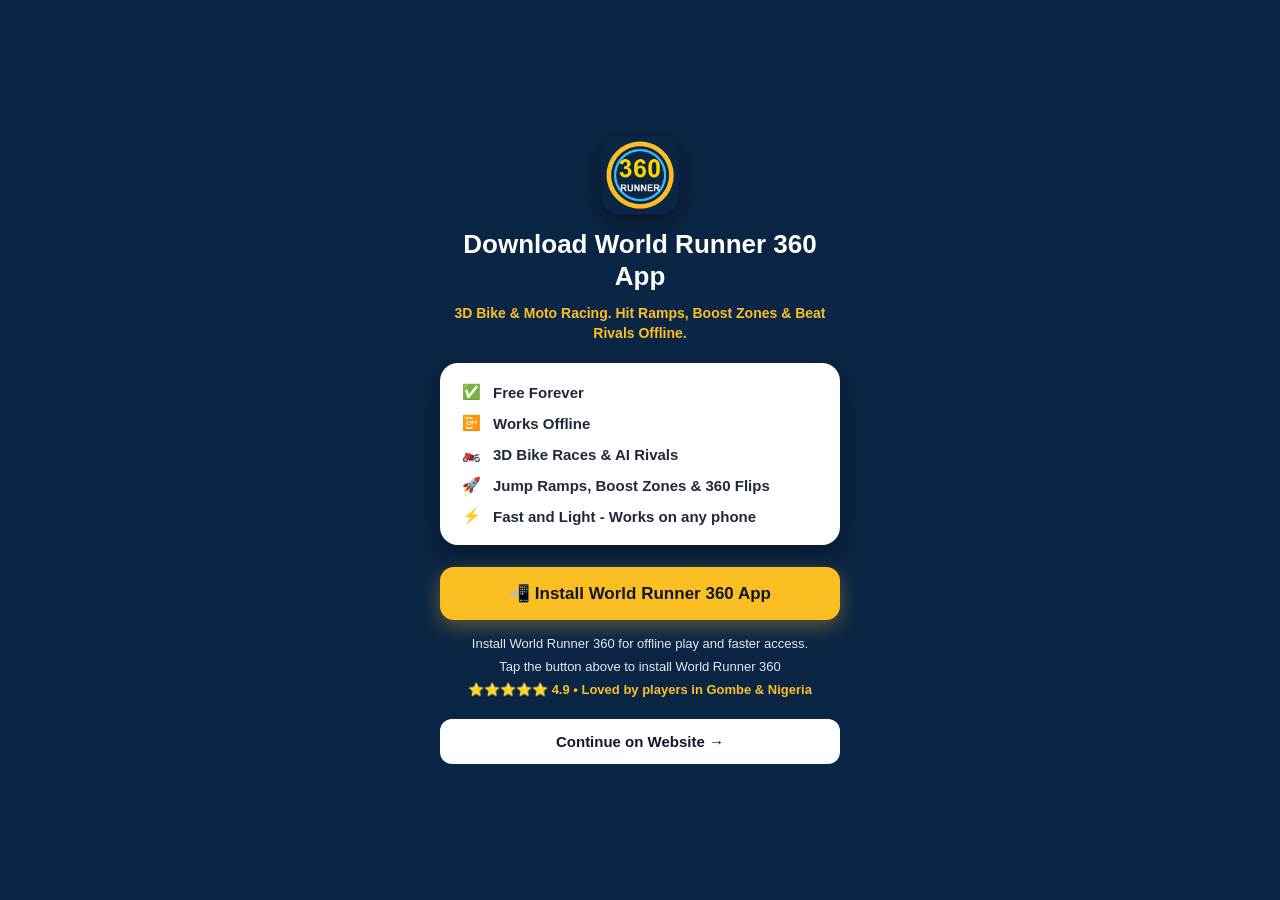
==== index.html @ b2c1be9e "Update game title, track names, and UI elements for bike racing theme" ====
<!DOCTYPE html>
<html lang="en">
<head>
  <meta charset="UTF-8" />
  <meta name="viewport" content="width=device-width, initial-scale=1.0, maximum-scale=1.0, user-scalable=no" />
  <meta name="theme-color" content="#0b2545" />
  <title>World Runner 360 — Bike Race</title>

  <!-- Capture Chrome Install Prompt Before Heavy Scripts Load -->
  <script>
    window.deferredPWA = null;
    window.addEventListener('beforeinstallprompt', function(e) {
      e.preventDefault();
      window.deferredPWA = e;
      const btn = document.getElementById('btn-install-app');
      if (btn && btn.dataset.waiting === 'true') {
        btn.dataset.waiting = 'false';
        btn.textContent = '📲 Install World Runner 360 App';
        e.prompt();
      }
    });
  </script>

  <link rel="manifest" href="manifest.json" />
  <link rel="icon" type="image/png" href="icon-512.png" />
  <link rel="apple-touch-icon" href="icon-512.png" />
  <link rel="stylesheet" href="css/style.css" />
  <script src="js/three.min.js"></script>
</head>
<body>
  <div id="game-container"></div>

  <!-- Full-Screen Chrome PWA Install Page (Hides automatically once installed) -->
  <div id="install-screen">
    <div class="install-container">
      <img src="icon-512.png" alt="World Runner 360" class="install-app-icon" />

      <h1 class="install-heading">Download World Runner 360 App</h1>
      <p class="install-subheading">
        3D Bike &amp; Moto Racing. Hit Ramps, Boost Zones &amp; Beat Rivals Offline.
      </p>

      <div class="install-features-card">
        <ul>
          <li><span>✅</span> Free Forever</li>
          <li><span>📴</span> Works Offline</li>
          <li><span>🏍️</span> 3D Bike Races &amp; AI Rivals</li>
          <li><span>🚀</span> Jump Ramps, Boost Zones &amp; 360 Flips</li>
          <li><span>⚡</span> Fast and Light - Works on any phone</li>
        </ul>
      </div>

      <button id="btn-install-app" class="install-gold-btn">
        📲 Install World Runner 360 App
      </button>

      <p class="install-note">Install World Runner 360 for offline play and faster access.</p>
      <p class="install-note">Tap the button above to install World Runner 360</p>
      <p class="install-rating">⭐⭐⭐⭐⭐ 4.9 • Loved by players in Gombe &amp; Nigeria</p>

      <button id="btn-skip-install" class="install-web-btn">
        Continue on Website →
      </button>
    </div>
  </div>

  <!-- In-App Rewarded Ad Overlay (Top-Right X appears after 5 seconds) -->
  <div id="ad-modal" class="hidden">
    <div class="ad-top-bar">
      <span id="ad-timer-text">⏳ Reward ready in 5s...</span>
      <button id="btn-close-ad" class="hidden" title="Close Ad">✖</button>
    </div>
    <iframe id="ad-iframe" src="about:blank" title="Advertisement"></iframe>
  </div>

  <!-- In-App Privacy Policy Overlay (Bottom-Left Back to Game button) -->
  <div id="privacy-modal" class="hidden">
    <div class="privacy-inner">
      <h1>Privacy Policy for World Runner 360</h1>
      <p>Last updated: November 2026</p>
      <p>World Runner 360 is a free-to-play 3D bike racing game built by <strong>Eleazar Alhaji Maaji</strong>. We respect your privacy and keep data collection minimal.</p>

      <h2>1. Game Progress Storage</h2>
      <p>Your coins, unlocked tracks, bikes, and mission progress are saved locally on your device using browser storage so you can race offline anytime.</p>

      <h2>2. Third-Party Advertising</h2>
      <p>We display rewarded and in-game advertisements through third-party ad networks (such as Adsterra) to keep the game free to play. Ad partners may use standard cookies or non-personal device signals to deliver relevant ads.</p>

      <h2>3. Builder &amp; Contact Information</h2>
      <p>If you have questions about this Privacy Policy or the game, you can reach the builder directly:</p>
      <div class="privacy-contact-card">
        <p><strong>Builder:</strong> Eleazar Alhaji Maaji</p>
        <p><strong>Phone:</strong> +2349136355760</p>
        <p><strong>Email:</strong> ellbezalel9@gmail.com</p>
      </div>
    </div>
    <button id="btn-close-privacy">← Back to Game</button>
  </div>

  <!-- In-Game Race HUD -->
  <div id="hud" class="hidden">
    <div class="hud-top">
      <div class="stat-pill"><span class="label">POS</span><span id="hud-pos" style="color:#facc15;font-weight:900;">1st/3</span></div>
      <div class="stat-pill"><span class="label">DIST</span><span id="hud-dist">0/750m</span></div>
      <div class="stat-pill coin-pill">
        <span>🪙 <b id="hud-coins">50</b></span>
        <span>💵 <b id="hud-naira">2</b></span>
      </div>
      <button id="btn-mute" class="icon-btn" title="Toggle Sound">🔊</button>
    </div>

    <div class="hud-sub">
      <span id="hud-city-badge">🏁 Rustworks Yard</span>
      <span id="hud-score-badge" style="background:rgba(56,189,248,0.9);color:#0f172a;font-weight:800;font-size:12px;padding:4px 10px;border-radius:8px;">SCORE: 0</span>
      <span id="hud-zobo-badge" class="hidden">🛡️ Extra Shield</span>
    </div>

    <div id="powerup-bars"></div>

    <button id="btn-spin-action" class="spin-btn">
      🌀 360 BIKE FLIP <small>(E / Double-Tap)</small>
    </button>
  </div>

  <!-- Main Menu -->
  <div id="main-menu" class="overlay">
    <div class="menu-card">
      <div class="top-currencies">
        <span>🪙 <b id="menu-coins">50</b></span>
        <span>💵 <b id="menu-naira">2</b></span>
      </div>
      <h1 class="game-title">WORLD RUNNER <span>360</span></h1>
      <p class="tagline">"Hit Ramps. Boost Past Rivals. Own the Track." 🚲🔥💨</p>

      <div class="selected-city-box">
        <span>Selected Track:</span>
        <strong id="menu-current-city">Rustworks Yard (Track 1) (750m)</strong>
      </div>

      <button id="btn-play" class="primary-btn">🏁 START RACE</button>

      <div class="nav-grid">
        <button class="nav-btn" data-modal="modal-cities">🌍 Tracks</button>
        <button class="nav-btn" data-modal="modal-shop">🚲 Garage</button>
        <button class="nav-btn" data-modal="modal-missions">🎯 Missions</button>
        <button class="nav-btn" data-modal="modal-leaderboard">🏆 Ranks</button>
      </div>

      <p class="controls-hint">
        📱 <b>Android:</b> Swipe Left/Right/Up/Down • Double-Tap for 360 Flip<br />
        💻 <b>PC:</b> Arrow Keys or WASD • Press <b>E</b> for 360 Flip
      </p>
      <p class="privacy-link">
        Built by <b>Eleazar Alhaji Maaji</b> • <a href="#" id="btn-open-privacy">Privacy Policy</a>
      </p>
    </div>
  </div>

  <!-- Tracks Modal -->
  <div id="modal-cities" class="overlay modal hidden">
    <div class="menu-card modal-card">
      <div class="modal-header">
        <h2>🌍 Race Tracks</h2>
        <button class="close-modal">✖</button>
      </div>
      <div id="cities-list" class="scroll-list"></div>
    </div>
  </div>

  <!-- Bike Garage Modal -->
  <div id="modal-shop" class="overlay modal hidden">
    <div class="menu-card modal-card">
      <div class="modal-header">
        <h2>🚲 Bike Garage</h2>
        <button class="close-modal">✖</button>
      </div>
      <button id="btn-ad-coins" class="secondary-btn ad-btn">
        🎬 Watch Ad for +50 Free Coins
      </button>
      <div class="shop-tabs">
        <button class="tab-btn active" data-tab="outfits">Bikes</button>
        <button class="tab-btn" data-tab="shoes">Rims</button>
        <button class="tab-btn" data-tab="trails">Nitro</button>
      </div>
      <div id="shop-list" class="scroll-list"></div>
    </div>
  </div>

  <!-- Missions Modal -->
  <div id="modal-missions" class="overlay modal hidden">
    <div class="menu-card modal-card">
      <div class="modal-header">
        <h2>🎯 Daily Race Missions</h2>
        <button class="close-modal">✖</button>
      </div>
      <div id="missions-list" class="scroll-list"></div>
    </div>
  </div>

  <!-- Leaderboard Modal -->
  <div id="modal-leaderboard" class="overlay modal hidden">
    <div class="menu-card modal-card">
      <div class="modal-header">
        <h2>🏆 Championship Ranks</h2>
        <button class="close-modal">✖</button>
      </div>
      <div class="rivalry-box">
        <div class="rivalry-title">🔥 Weekly Rivalry: Neon Dockyard vs Skyrail Viaduct</div>
        <div class="rivalry-bar">
          <div id="lagos-bar" style="width: 54%">Neon Dock 54%</div>
          <div id="abuja-bar" style="width: 46%">Skyrail 46%</div>
        </div>
      </div>
      <div class="shop-tabs">
        <button class="lb-tab active" data-region="World">World</button>
        <button class="lb-tab" data-region="Rustworks Yard">Rustworks</button>
        <button class="lb-tab" data-region="Neon Dockyard">Dockyard</button>
        <button class="lb-tab" data-region="Skyrail Viaduct">Skyrail</button>
        <button class="lb-tab" data-region="Apex Cyber-Core">Cyber-Core</button>
      </div>
      <div id="leaderboard-list" class="scroll-list"></div>
    </div>
  </div>

  <!-- Race Results / Crash Screen -->
  <div id="gameover-menu" class="overlay hidden">
    <div class="menu-card">
      <h2 id="gameover-title">💥 WIPED OUT!</h2>
      <p id="gameover-city" class="tagline">Track: Rustworks Yard</p>
      <div class="summary-grid">
        <div><span>Score</span><b id="end-score">0</b></div>
        <div><span>Distance</span><b id="end-dist">0m</b></div>
        <div><span>Coins Earned</span><b id="end-coins">+0</b></div>
        <div><span>Naira Notes</span><b id="end-naira">+0</b></div>
      </div>
      <button id="btn-revive-ad" class="secondary-btn ad-btn">🎬 Watch Ad to Continue Race (Free)</button>
      <button id="btn-revive-naira" class="secondary-btn">💵 Continue Now (5 Naira Notes)</button>
      <button id="btn-restart" class="primary-btn">🔄 RACE AGAIN</button>
      <button id="btn-home" class="nav-btn" style="width: 100%; margin-top: 8px;">🏠 Main Menu</button>
    </div>
  </div>

  <!-- Load Modular Scripts in Exact Order -->
---- css/style.css ----
* {
  box-sizing: border-box;
  margin: 0;
  padding: 0;
  user-select: none;
  -webkit-user-select: none;
  font-family: 'Segoe UI', Tahoma, Geneva, Verdana, sans-serif;
}

html, body {
  width: 100%;
  height: 100%;
  overflow: hidden;
  background: #0f172a;
  touch-action: none;
}

#game-container {
  position: fixed;
  inset: 0;
  width: 100%;
  height: 100%;
}

.hidden {
  display: none !important;
}

/* ==========================================
   FULL-SCREEN CHROME PWA INSTALL PAGE
   ========================================== */
#install-screen {
  position: fixed;
  inset: 0;
  background: #0b2545;
  z-index: 50;
  overflow-y: auto;
  display: flex;
  flex-direction: column;
  align-items: center;
  justify-content: center;
  padding: 24px 18px;
  text-align: center;
  color: #ffffff;
}

.install-container {
  width: 100%;
  max-width: 400px;
  display: flex;
  flex-direction: column;
  align-items: center;
}

.install-app-icon {
  width: 78px;
  height: 78px;
  margin-bottom: 14px;
  border-radius: 18px;
  box-shadow: 0 8px 24px rgba(0, 0, 0, 0.4);
}

.install-heading {
  font-size: 26px;
  font-weight: 800;
  line-height: 1.25;
  color: #ffffff;
  margin-bottom: 10px;
}

.install-subheading {
  font-size: 14px;
  font-weight: 600;
  line-height: 1.45;
  color: #fbbf24;
  margin-bottom: 20px;
}

.install-features-card {
  width: 100%;
  background: #ffffff;
  color: #0f172a;
  border-radius: 18px;
  padding: 20px 22px;
  text-align: left;
  box-shadow: 0 12px 30px rgba(0, 0, 0, 0.35);
  margin-bottom: 22px;
}

.install-features-card ul {
  list-style: none;
  display: flex;
  flex-direction: column;
  gap: 13px;
}

.install-features-card li {
  font-size: 15px;
  font-weight: 600;
  display: flex;
  align-items: center;
  gap: 12px;
  color: #1e293b;
}

.install-gold-btn {
  width: 100%;
  background: #fbbf24;
  color: #0f172a;
  border: none;
  border-radius: 14px;
  padding: 16px 20px;
  font-size: 17px;
  font-weight: 800;
  cursor: pointer;
  box-shadow: 0 6px 20px rgba(251, 191, 36, 0.35);
  margin-bottom: 16px;
  transition: transform 0.12s ease;
}

.install-gold-btn:active {
  transform: scale(0.97);
}

.install-note {
  font-size: 13px;
  color: #e2e8f0;
  margin-bottom: 8px;
}

.install-rating {
  font-size: 13px;
  font-weight: 700;
  color: #fbbf24;
  margin-bottom: 22px;
}

.install-web-btn {
  width: 100%;
  background: #ffffff;
  color: #0f172a;
  border: none;
  border-radius: 12px;
  padding: 14px;
  font-size: 15px;
  font-weight: 800;
  cursor: pointer;
}

/* ==========================================
   IN-GAME HUD & MENUS
   ========================================== */
#hud {
  position: fixed;
  inset: 0;
  pointer-events: none;
  z-index: 10;
  padding: 12px;
  display: flex;
  flex-direction: column;
  justify-content: space-between;
}

.hud-top {
  display: flex;
  align-items: center;
  justify-content: space-between;
  gap: 8px;
}

.stat-pill {
  background: rgba(15, 23, 42, 0.85);
  border: 2px solid #38bdf8;
  color: #fff;
  padding: 6px 12px;
  border-radius: 999px;
  font-size: 13px;
  display: flex;
  align-items: center;
  gap: 6px;
}

.stat-pill .label {
  color: #94a3b8;
  font-size: 11px;
  font-weight: 700;
}

.coin-pill {
  border-color: #facc15;
}

.icon-btn {
  pointer-events: auto;
  background: rgba(15, 23, 42, 0.85);
  border: 2px solid #94a3b8;
  color: white;
  border-radius: 50%;
  width: 38px;
  height: 38px;
  font-size: 16px;
  cursor: pointer;
}

.hud-sub {
  display: flex;
  gap: 8px;
  margin-top: 8px;
}

#hud-city-badge, #hud-zobo-badge {
  background: rgba(16, 185, 129, 0.9);
  color: #fff;
  font-weight: 700;
  font-size: 12px;
  padding: 4px 10px;
  border-radius: 8px;
}

#hud-zobo-badge {
  background: rgba(225, 29, 72, 0.9);
}

#powerup-bars {
  display: flex;
  flex-direction: column;
  gap: 6px;
  max-width: 220px;
  margin-top: 8px;
}

.pu-bar-item {
  background: rgba(15, 23, 42, 0.85);
  border-radius: 8px;
  padding: 5px 8px;
  color: #fff;
  font-size: 12px;
  font-weight: 700;
  border-left: 4px solid #facc15;
}

.pu-progress {
  height: 5px;
  background: #334155;
  border-radius: 4px;
  margin-top: 4px;
  overflow: hidden;
}

.pu-progress-fill {
  height: 100%;
  background: #facc15;
  width: 100%;
}

.spin-btn {
  pointer-events: auto;
  align-self: flex-end;
  background: linear-gradient(135deg, #06b6d4, #3b82f6);
  color: white;
  border: 3px solid #fff;
  border-radius: 999px;
  padding: 12px 20px;
  font-size: 15px;
  font-weight: 800;
  box-shadow: 0 6px 20px rgba(6, 182, 212, 0.5);
  cursor: pointer;
  margin-bottom: 10px;
}

.spin-btn:active {
  transform: scale(0.95);
}

.spin-btn small {
  display: block;
  font-size: 10px;
  opacity: 0.9;
}

.overlay {
  position: fixed;
  inset: 0;
  background: rgba(15, 23, 42, 0.78);
  backdrop-filter: blur(5px);
  display: flex;
  align-items: center;
  justify-content: center;
  padding: 16px;
  z-index: 20;
}

.menu-card {
  background: #1e293b;
  border: 2px solid #334155;
  border-radius: 20px;
  padding: 22px;
  width: 100%;
  max-width: 420px;
  color: #f8fafc;
  text-align: center;
  box-shadow: 0 20px 40px rgba(0, 0, 0, 0.5);
}

.modal-card {
  max-height: 85vh;
  display: flex;
  flex-direction: column;
}

.top-currencies {
  display: flex;
  justify-content: center;
  gap: 18px;
  background: #0f172a;
  padding: 8px 16px;
  border-radius: 999px;
  margin-bottom: 14px;
  font-size: 15px;
}

.game-title {
  font-size: 28px;
  font-weight: 900;
  letter-spacing: 1px;
  color: #facc15;
}

.game-title span {
  color: #38bdf8;
}

.tagline {
  font-size: 13px;
  color: #cbd5e1;
  margin: 6px 0 14px;
  font-style: italic;
}

.selected-city-box {
  background: #0f172a;
  padding: 10px;
  border-radius: 12px;
  margin-bottom: 14px;
  font-size: 14px;
  border: 1px solid #334155;
}

.selected-city-box strong {
  color: #10b981;
}

.primary-btn {
  width: 100%;
  padding: 14px;
  font-size: 18px;
  font-weight: 900;
  color: #0f172a;
  background: linear-gradient(135deg, #facc15, #f59e0b);
  border: none;
  border-radius: 14px;
  cursor: pointer;
  margin-bottom: 12px;
  box-shadow: 0 6px 18px rgba(245, 158, 11, 0.4);
}

.secondary-btn {
  width: 100%;
  padding: 12px;
  font-size: 14px;
  font-weight: 800;
  color: #fff;
  background: linear-gradient(135deg, #10b981, #059669);
  border: none;
  border-radius: 12px;
  cursor: pointer;
  margin-bottom: 10px;
}

.ad-btn {
  background: linear-gradient(135deg, #3b82f6, #2563eb);
}

.nav-grid {
  display: grid;
  grid-template-columns: 1fr 1fr;
  gap: 8px;
  margin-bottom: 14px;
}

.nav-btn {
  background: #334155;
  color: #f8fafc;
  border: 1px solid #475569;
  padding: 11px;
  border-radius: 12px;
  font-size: 14px;
  font-weight: 700;
  cursor: pointer;
}

.controls-hint {
  font-size: 11px;
  color: #94a3b8;
  line-height: 1.5;
}

.privacy-link {
  margin-top: 10px;
  font-size: 11px;
}

.privacy-link a {
  color: #38bdf8;
  text-decoration: none;
}

.modal-header {
  display: flex;
  justify-content: space-between;
  align-items: center;
  margin-bottom: 12px;
}

.close-modal {
  background: #ef4444;
  color: #fff;
  border: none;
  width: 30px;
  height: 30px;
  border-radius: 50%;
  font-weight: bold;
  cursor: pointer;
}

.shop-tabs {
  display: flex;
  flex-wrap: wrap;
  gap: 6px;
  margin-bottom: 10px;
}

.tab-btn, .lb-tab {
  flex: 1;
  background: #0f172a;
  color: #cbd5e1;
  border: 1px solid #334155;
  padding: 7px 6px;
  border-radius: 8px;
  font-size: 12px;
  font-weight: 700;
  cursor: pointer;
}

.tab-btn.active, .lb-tab.active {
  background: #38bdf8;
  color: #0f172a;
}

.scroll-list {
  overflow-y: auto;
  display: flex;
  flex-direction: column;
  gap: 8px;
  text-align: left;
  padding-right: 4px;
}

.list-item {
  background: #0f172a;
  border: 1px solid #334155;
  border-radius: 12px;
  padding: 10px 12px;
  display: flex;
  justify-content: space-between;
  align-items: center;
  gap: 10px;
}

.list-item h4 {
  font-size: 14px;
  color: #f8fafc;
}

.list-item p {
  font-size: 11px;
  color: #94a3b8;
  margin-top: 2px;
}

.action-chip {
  background: #10b981;
  color: #0f172a;
  border: none;
  padding: 7px 12px;
  border-radius: 8px;
  font-size: 12px;
  font-weight: 800;
  cursor: pointer;
  white-space: nowrap;
}

.action-chip.locked {
  background: #facc15;
}

.action-chip.equipped {
  background: #38bdf8;
}

.rivalry-box {
  background: #0f172a;
  padding: 10px;
  border-radius: 12px;
  margin-bottom: 10px;
}

.rivalry-title {
  font-size: 12px;
  font-weight: 700;
  margin-bottom: 6px;
  color: #facc15;
}

.rivalry-bar {
  display: flex;
  height: 20px;
  border-radius: 999px;
  overflow: hidden;
  font-size: 11px;
  font-weight: 800;
}

#lagos-bar {
  background: #eab308;
  color: #0f172a;
  display: flex;
  align-items: center;
  justify-content: center;
}

#abuja-bar {
  background: #10b981;
  color: #fff;
  display: flex;
  align-items: center;
  justify-content: center;
}

.summary-grid {
  display: grid;
  grid-template-columns: 1fr 1fr;
  gap: 10px;
  margin: 14px 0;
}

.summary-grid div {
  background: #0f172a;
  padding: 10px;
  border-radius: 12px;
}

.summary-grid span {
  display: block;
  font-size: 11px;
  color: #94a3b8;
}

.summary-grid b {
  font-size: 18px;
  color: #facc15;
}
/* ==========================================
   IN-APP AD & PRIVACY POLICY OVERLAYS
   ========================================== */
#ad-modal {
  position: fixed;
  inset: 0;
  background: #0f172a;
  z-index: 60;
  display: flex;
  flex-direction: column;
}

.ad-top-bar {
  height: 52px;
  background: #1e293b;
  border-bottom: 1px solid #334155;
  padding: 0 16px;
  display: flex;
  align-items: center;
  justify-content: space-between;
  color: #f8fafc;
  font-size: 13px;
  font-weight: 700;
}

#btn-close-ad {
  background: #ef4444;
  color: #ffffff;
  border: 2px solid #ffffff;
  width: 34px;
  height: 34px;
  border-radius: 50%;
  font-size: 16px;
  font-weight: 900;
  cursor: pointer;
  display: flex;
  align-items: center;
  justify-content: center;
}

#ad-iframe {
  flex: 1;
  width: 100%;
  height: 100%;
  border: none;
  background: #ffffff;
}

#privacy-modal {
  position: fixed;
  inset: 0;
  background: #0f172a;
  color: #e2e8f0;
  z-index: 60;
  overflow-y: auto;
  padding: 24px 20px 90px;
}

.privacy-inner {
  max-width: 640px;
  margin: 0 auto;
  line-height: 1.65;
  font-size: 14px;
}

.privacy-inner h1 {
  color: #facc15;
  font-size: 22px;
  margin-bottom: 6px;
}

.privacy-inner h2 {
  color: #38bdf8;
  font-size: 16px;
  margin: 18px 0 6px;
}

.privacy-contact-card {
  background: #1e293b;
  border-left: 4px solid #38bdf8;
  padding: 12px 16px;
  border-radius: 8px;
  margin-top: 10px;
}

#btn-close-privacy {
  position: fixed;
  bottom: 18px;
  left: 18px;
  z-index: 65;
  background: #facc15;
  color: #0f172a;
  border: none;
  border-radius: 12px;
  padding: 12px 18px;
  font-size: 14px;
  font-weight: 800;
  box-shadow: 0 6px 18px rgba(0, 0, 0, 0.5);
  cursor: pointer;
}
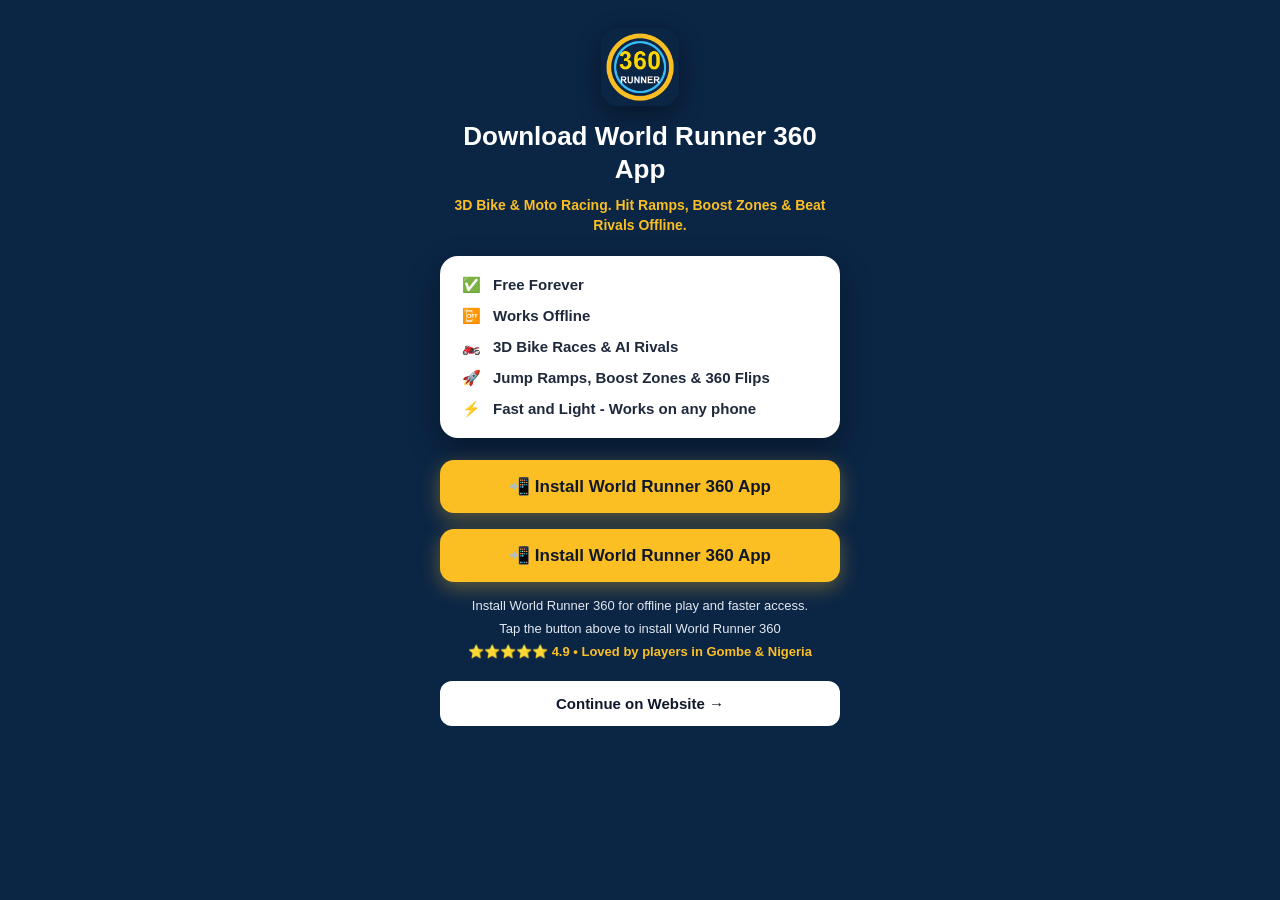
==== commit 7f4ded02: "Enhance install screen functionality and improve user experience for PWA installation" ====
--- a/index.html
+++ b/index.html
@@ -53,12 +53,16 @@
       <button id="btn-install-app" class="install-gold-btn">
         📲 Install World Runner 360 App
       </button>
+      
+      <button id="btn-install-app" class="install-gold-btn" onclick="if(window.deferredPWA){window.deferredPWA.prompt();}else{this.textContent='📲 Tap Chrome Menu (⋮) → Install App';}">
+        📲 Install World Runner 360 App
+      </button>
 
       <p class="install-note">Install World Runner 360 for offline play and faster access.</p>
       <p class="install-note">Tap the button above to install World Runner 360</p>
       <p class="install-rating">⭐⭐⭐⭐⭐ 4.9 • Loved by players in Gombe &amp; Nigeria</p>
 
-      <button id="btn-skip-install" class="install-web-btn">
+      <button id="btn-skip-install" class="install-web-btn" onclick="document.getElementById('install-screen').classList.add('hidden');">
         Continue on Website →
       </button>
     </div>
--- a/css/style.css
+++ b/css/style.css
@@ -33,16 +33,19 @@
   position: fixed;
   inset: 0;
   background: #0b2545;
-  z-index: 50;
+  z-index: 999;
   overflow-y: auto;
-  display: flex;
-  flex-direction: column;
-  align-items: center;
-  justify-content: center;
-  padding: 24px 18px;
+  -webkit-overflow-scrolling: touch;
+  touch-action: pan-y;
+  display: flex;
+  flex-direction: column;
+  align-items: center;
+  justify-content: flex-start;
+  padding: 28px 18px 40px;
   text-align: center;
   color: #ffffff;
 }
+
 
 .install-container {
   width: 100%;
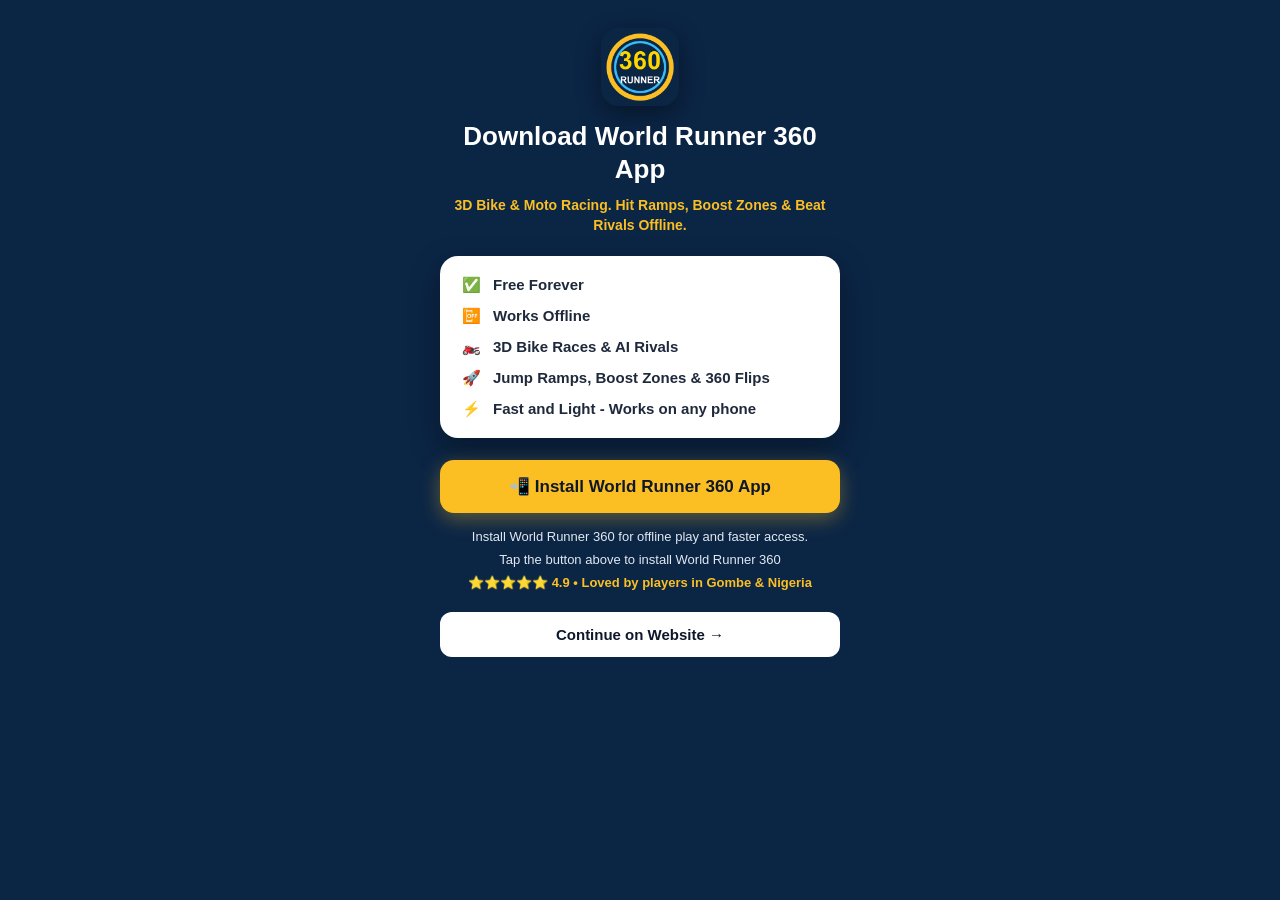
==== commit de3a1d98: "Refactor install screen handling and improve ad loading logic for better user experience" ====
--- a/index.html
+++ b/index.html
@@ -6,18 +6,21 @@
   <meta name="theme-color" content="#0b2545" />
   <title>World Runner 360 — Bike Race</title>
 
+  <!-- Automatically hide install screen when launched as an installed app -->
+  <style>
+    @media all and (display-mode: standalone) {
+      #install-screen {
+        display: none !important;
+      }
+    }
+  </style>
+
   <!-- Capture Chrome Install Prompt Before Heavy Scripts Load -->
   <script>
     window.deferredPWA = null;
     window.addEventListener('beforeinstallprompt', function(e) {
       e.preventDefault();
       window.deferredPWA = e;
-      const btn = document.getElementById('btn-install-app');
-      if (btn && btn.dataset.waiting === 'true') {
-        btn.dataset.waiting = 'false';
-        btn.textContent = '📲 Install World Runner 360 App';
-        e.prompt();
-      }
     });
   </script>
 
@@ -50,11 +53,7 @@
         </ul>
       </div>
 
-      <button id="btn-install-app" class="install-gold-btn">
-        📲 Install World Runner 360 App
-      </button>
-      
-      <button id="btn-install-app" class="install-gold-btn" onclick="if(window.deferredPWA){window.deferredPWA.prompt();}else{this.textContent='📲 Tap Chrome Menu (⋮) → Install App';}">
+      <button id="btn-install-app" class="install-gold-btn" onclick="if(window.deferredPWA){window.deferredPWA.prompt();}else{this.textContent='📲 Tap Browser Menu (⋮) → Install App';}">
         📲 Install World Runner 360 App
       </button>
 
@@ -240,8 +239,3 @@
       <button id="btn-revive-ad" class="secondary-btn ad-btn">🎬 Watch Ad to Continue Race (Free)</button>
       <button id="btn-revive-naira" class="secondary-btn">💵 Continue Now (5 Naira Notes)</button>
       <button id="btn-restart" class="primary-btn">🔄 RACE AGAIN</button>
-      <button id="btn-home" class="nav-btn" style="width: 100%; margin-top: 8px;">🏠 Main Menu</button>
-    </div>
-  </div>
-
-  <!-- Load Modular Scripts in Exact Order -->
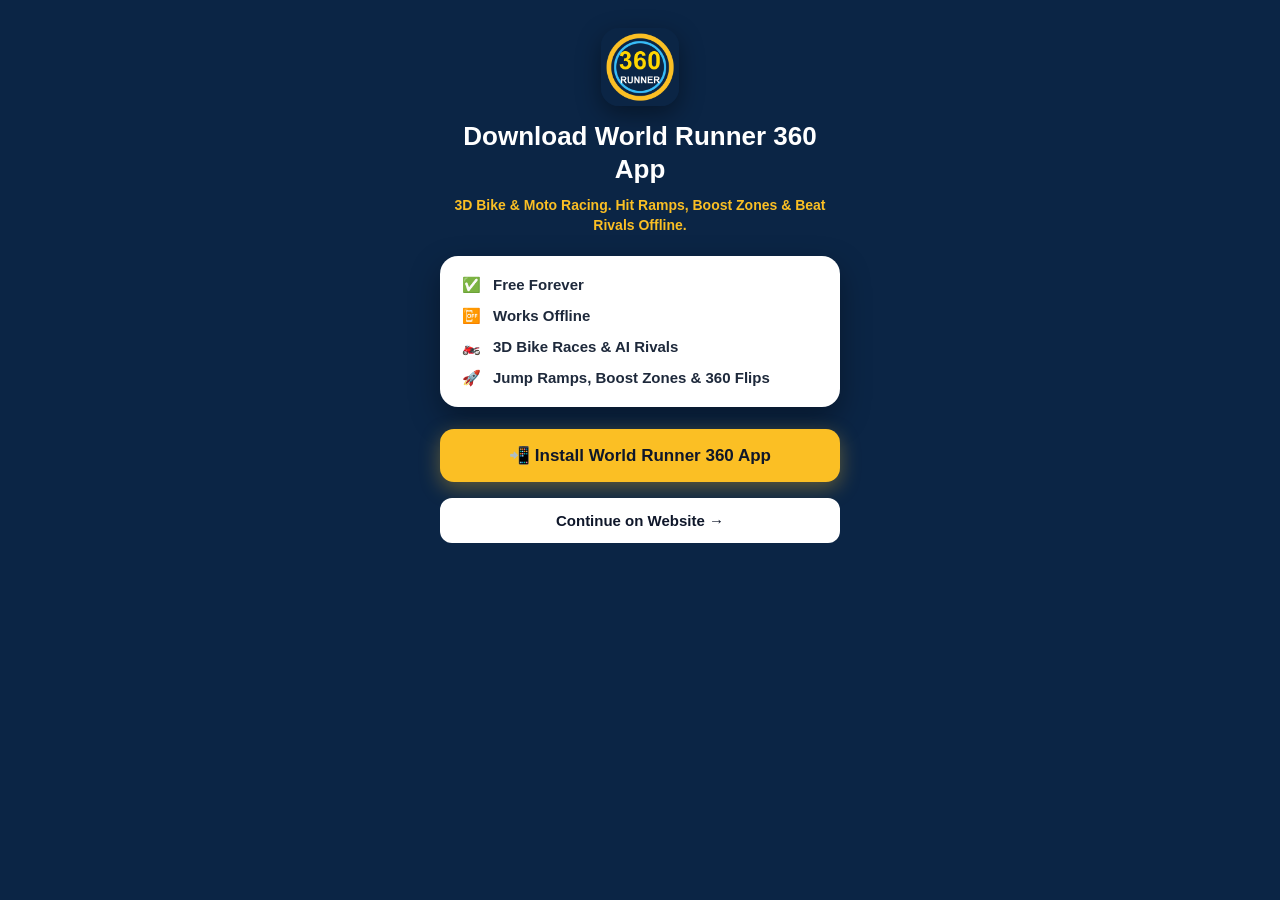
==== commit 4742979f: "Refactor install screen and modal handling for improved user experience and code clarity" ====
--- a/index.html
+++ b/index.html
@@ -5,227 +5,104 @@
   <meta name="viewport" content="width=device-width, initial-scale=1.0, maximum-scale=1.0, user-scalable=no" />
   <meta name="theme-color" content="#0b2545" />
   <title>World Runner 360 — Bike Race</title>
-
-  <!-- Automatically hide install screen when launched as an installed app -->
-  <style>
-    @media all and (display-mode: standalone) {
-      #install-screen {
-        display: none !important;
-      }
-    }
-  </style>
-
-  <!-- Capture Chrome Install Prompt Before Heavy Scripts Load -->
-  <script>
-    window.deferredPWA = null;
-    window.addEventListener('beforeinstallprompt', function(e) {
-      e.preventDefault();
-      window.deferredPWA = e;
-    });
-  </script>
-
   <link rel="manifest" href="manifest.json" />
   <link rel="icon" type="image/png" href="icon-512.png" />
   <link rel="apple-touch-icon" href="icon-512.png" />
   <link rel="stylesheet" href="css/style.css" />
+  <style>
+    @media all and (display-mode: standalone) { #install-screen { display: none !important; } }
+    .hidden { display: none !important; pointer-events: none !important; }
+  </style>
+  <script>
+    window.deferredPWA = null;
+    window.addEventListener('beforeinstallprompt', function(e) { e.preventDefault(); window.deferredPWA = e; });
+  </script>
   <script src="js/three.min.js"></script>
 </head>
 <body>
   <div id="game-container"></div>
 
-  <!-- Full-Screen Chrome PWA Install Page (Hides automatically once installed) -->
+  <!-- Install Screen -->
   <div id="install-screen">
     <div class="install-container">
       <img src="icon-512.png" alt="World Runner 360" class="install-app-icon" />
-
       <h1 class="install-heading">Download World Runner 360 App</h1>
-      <p class="install-subheading">
-        3D Bike &amp; Moto Racing. Hit Ramps, Boost Zones &amp; Beat Rivals Offline.
-      </p>
-
+      <p class="install-subheading">3D Bike &amp; Moto Racing. Hit Ramps, Boost Zones &amp; Beat Rivals Offline.</p>
       <div class="install-features-card">
         <ul>
           <li><span>✅</span> Free Forever</li>
           <li><span>📴</span> Works Offline</li>
           <li><span>🏍️</span> 3D Bike Races &amp; AI Rivals</li>
           <li><span>🚀</span> Jump Ramps, Boost Zones &amp; 360 Flips</li>
-          <li><span>⚡</span> Fast and Light - Works on any phone</li>
         </ul>
       </div>
-
-      <button id="btn-install-app" class="install-gold-btn" onclick="if(window.deferredPWA){window.deferredPWA.prompt();}else{this.textContent='📲 Tap Browser Menu (⋮) → Install App';}">
-        📲 Install World Runner 360 App
-      </button>
-
-      <p class="install-note">Install World Runner 360 for offline play and faster access.</p>
-      <p class="install-note">Tap the button above to install World Runner 360</p>
-      <p class="install-rating">⭐⭐⭐⭐⭐ 4.9 • Loved by players in Gombe &amp; Nigeria</p>
-
-      <button id="btn-skip-install" class="install-web-btn" onclick="document.getElementById('install-screen').classList.add('hidden');">
-        Continue on Website →
-      </button>
-    </div>
-  </div>
-
-  <!-- In-App Rewarded Ad Overlay (Top-Right X appears after 5 seconds) -->
+      <button id="btn-install-app" class="install-gold-btn" onclick="if(window.deferredPWA){window.deferredPWA.prompt();}else{this.textContent='📲 Tap Browser Menu (⋮) → Install App';}">📲 Install World Runner 360 App</button>
+      <button id="btn-skip-install" class="install-web-btn" onclick="document.getElementById('install-screen').classList.add('hidden');">Continue on Website →</button>
+    </div>
+  </div>
+
+  <!-- Ad Overlay -->
   <div id="ad-modal" class="hidden">
     <div class="ad-top-bar">
       <span id="ad-timer-text">⏳ Reward ready in 5s...</span>
-      <button id="btn-close-ad" class="hidden" title="Close Ad">✖</button>
-    </div>
-    <iframe id="ad-iframe" src="about:blank" title="Advertisement"></iframe>
-  </div>
-
-  <!-- In-App Privacy Policy Overlay (Bottom-Left Back to Game button) -->
+      <button id="btn-close-ad" class="hidden">✖</button>
+    </div>
+    <iframe id="ad-iframe" src="about:blank" title="Ad"></iframe>
+  </div>
+
+  <!-- Privacy Overlay -->
   <div id="privacy-modal" class="hidden">
     <div class="privacy-inner">
       <h1>Privacy Policy for World Runner 360</h1>
-      <p>Last updated: November 2026</p>
-      <p>World Runner 360 is a free-to-play 3D bike racing game built by <strong>Eleazar Alhaji Maaji</strong>. We respect your privacy and keep data collection minimal.</p>
-
-      <h2>1. Game Progress Storage</h2>
-      <p>Your coins, unlocked tracks, bikes, and mission progress are saved locally on your device using browser storage so you can race offline anytime.</p>
-
-      <h2>2. Third-Party Advertising</h2>
-      <p>We display rewarded and in-game advertisements through third-party ad networks (such as Adsterra) to keep the game free to play. Ad partners may use standard cookies or non-personal device signals to deliver relevant ads.</p>
-
-      <h2>3. Builder &amp; Contact Information</h2>
-      <p>If you have questions about this Privacy Policy or the game, you can reach the builder directly:</p>
+      <p>Built by <strong>Eleazar Alhaji Maaji</strong>. Progress saves locally on your device for offline play. Third-party ads (Adsterra) keep the game free.</p>
       <div class="privacy-contact-card">
-        <p><strong>Builder:</strong> Eleazar Alhaji Maaji</p>
-        <p><strong>Phone:</strong> +2349136355760</p>
-        <p><strong>Email:</strong> ellbezalel9@gmail.com</p>
+        <p><strong>Phone:</strong> +2349136355760 | <strong>Email:</strong> ellbezalel9@gmail.com</p>
       </div>
     </div>
-    <button id="btn-close-privacy">← Back to Game</button>
-  </div>
-
-  <!-- In-Game Race HUD -->
+    <button onclick="document.getElementById('privacy-modal').classList.add('hidden');">← Back to Game</button>
+  </div>
+
+  <!-- HUD -->
   <div id="hud" class="hidden">
     <div class="hud-top">
       <div class="stat-pill"><span class="label">POS</span><span id="hud-pos" style="color:#facc15;font-weight:900;">1st/3</span></div>
       <div class="stat-pill"><span class="label">DIST</span><span id="hud-dist">0/750m</span></div>
-      <div class="stat-pill coin-pill">
-        <span>🪙 <b id="hud-coins">50</b></span>
-        <span>💵 <b id="hud-naira">2</b></span>
-      </div>
-      <button id="btn-mute" class="icon-btn" title="Toggle Sound">🔊</button>
-    </div>
-
+      <div class="stat-pill coin-pill"><span>🪙 <b id="hud-coins">50</b></span><span>💵 <b id="hud-naira">2</b></span></div>
+      <button id="btn-mute" class="icon-btn" onclick="isMuted=!isMuted;this.textContent=isMuted?'🔇':'🔊';">🔊</button>
+    </div>
     <div class="hud-sub">
       <span id="hud-city-badge">🏁 Rustworks Yard</span>
-      <span id="hud-score-badge" style="background:rgba(56,189,248,0.9);color:#0f172a;font-weight:800;font-size:12px;padding:4px 10px;border-radius:8px;">SCORE: 0</span>
-      <span id="hud-zobo-badge" class="hidden">🛡️ Extra Shield</span>
-    </div>
-
-    <div id="powerup-bars"></div>
-
-    <button id="btn-spin-action" class="spin-btn">
-      🌀 360 BIKE FLIP <small>(E / Double-Tap)</small>
-    </button>
+      <span id="hud-score-badge" style="background:#38bdf8;color:#0f172a;font-weight:800;font-size:12px;padding:4px 10px;border-radius:8px;">SCORE: 0</span>
+    </div>
+    <button id="btn-spin-action" class="spin-btn" onclick="trigger360Spin()">🌀 360 FLIP <small>(E / Double-Tap)</small></button>
   </div>
 
   <!-- Main Menu -->
   <div id="main-menu" class="overlay">
     <div class="menu-card">
-      <div class="top-currencies">
-        <span>🪙 <b id="menu-coins">50</b></span>
-        <span>💵 <b id="menu-naira">2</b></span>
-      </div>
+      <div class="top-currencies"><span>🪙 <b id="menu-coins">50</b></span><span>💵 <b id="menu-naira">2</b></span></div>
       <h1 class="game-title">WORLD RUNNER <span>360</span></h1>
       <p class="tagline">"Hit Ramps. Boost Past Rivals. Own the Track." 🚲🔥💨</p>
-
-      <div class="selected-city-box">
-        <span>Selected Track:</span>
-        <strong id="menu-current-city">Rustworks Yard (Track 1) (750m)</strong>
+      <div class="selected-city-box"><span>Track:</span> <strong id="menu-current-city">Rustworks Yard (750m)</strong></div>
+      <button id="btn-play" class="primary-btn" onclick="startGame()">🏁 START RACE</button>
+      <div class="nav-grid">
+        <button class="nav-btn" onclick="openModal('modal-cities')">🌍 Tracks</button>
+        <button class="nav-btn" onclick="openModal('modal-shop')">🚲 Garage</button>
+        <button class="nav-btn" onclick="openModal('modal-missions')">🎯 Missions</button>
+        <button class="nav-btn" onclick="openModal('modal-leaderboard')">🏆 Ranks</button>
       </div>
-
-      <button id="btn-play" class="primary-btn">🏁 START RACE</button>
-
-      <div class="nav-grid">
-        <button class="nav-btn" data-modal="modal-cities">🌍 Tracks</button>
-        <button class="nav-btn" data-modal="modal-shop">🚲 Garage</button>
-        <button class="nav-btn" data-modal="modal-missions">🎯 Missions</button>
-        <button class="nav-btn" data-modal="modal-leaderboard">🏆 Ranks</button>
-      </div>
-
-      <p class="controls-hint">
-        📱 <b>Android:</b> Swipe Left/Right/Up/Down • Double-Tap for 360 Flip<br />
-        💻 <b>PC:</b> Arrow Keys or WASD • Press <b>E</b> for 360 Flip
-      </p>
-      <p class="privacy-link">
-        Built by <b>Eleazar Alhaji Maaji</b> • <a href="#" id="btn-open-privacy">Privacy Policy</a>
-      </p>
-    </div>
-  </div>
-
-  <!-- Tracks Modal -->
-  <div id="modal-cities" class="overlay modal hidden">
-    <div class="menu-card modal-card">
-      <div class="modal-header">
-        <h2>🌍 Race Tracks</h2>
-        <button class="close-modal">✖</button>
-      </div>
-      <div id="cities-list" class="scroll-list"></div>
-    </div>
-  </div>
-
-  <!-- Bike Garage Modal -->
-  <div id="modal-shop" class="overlay modal hidden">
-    <div class="menu-card modal-card">
-      <div class="modal-header">
-        <h2>🚲 Bike Garage</h2>
-        <button class="close-modal">✖</button>
-      </div>
-      <button id="btn-ad-coins" class="secondary-btn ad-btn">
-        🎬 Watch Ad for +50 Free Coins
-      </button>
-      <div class="shop-tabs">
-        <button class="tab-btn active" data-tab="outfits">Bikes</button>
-        <button class="tab-btn" data-tab="shoes">Rims</button>
-        <button class="tab-btn" data-tab="trails">Nitro</button>
-      </div>
-      <div id="shop-list" class="scroll-list"></div>
-    </div>
-  </div>
-
-  <!-- Missions Modal -->
-  <div id="modal-missions" class="overlay modal hidden">
-    <div class="menu-card modal-card">
-      <div class="modal-header">
-        <h2>🎯 Daily Race Missions</h2>
-        <button class="close-modal">✖</button>
-      </div>
-      <div id="missions-list" class="scroll-list"></div>
-    </div>
-  </div>
-
-  <!-- Leaderboard Modal -->
-  <div id="modal-leaderboard" class="overlay modal hidden">
-    <div class="menu-card modal-card">
-      <div class="modal-header">
-        <h2>🏆 Championship Ranks</h2>
-        <button class="close-modal">✖</button>
-      </div>
-      <div class="rivalry-box">
-        <div class="rivalry-title">🔥 Weekly Rivalry: Neon Dockyard vs Skyrail Viaduct</div>
-        <div class="rivalry-bar">
-          <div id="lagos-bar" style="width: 54%">Neon Dock 54%</div>
-          <div id="abuja-bar" style="width: 46%">Skyrail 46%</div>
-        </div>
-      </div>
-      <div class="shop-tabs">
-        <button class="lb-tab active" data-region="World">World</button>
-        <button class="lb-tab" data-region="Rustworks Yard">Rustworks</button>
-        <button class="lb-tab" data-region="Neon Dockyard">Dockyard</button>
-        <button class="lb-tab" data-region="Skyrail Viaduct">Skyrail</button>
-        <button class="lb-tab" data-region="Apex Cyber-Core">Cyber-Core</button>
-      </div>
-      <div id="leaderboard-list" class="scroll-list"></div>
-    </div>
-  </div>
-
-  <!-- Race Results / Crash Screen -->
+      <p class="controls-hint">📱 Swipe Left/Right/Up/Down • 💻 Arrow Keys / WASD</p>
+      <p class="privacy-link">Built by <b>Eleazar Alhaji Maaji</b> • <a href="#" onclick="event.preventDefault();document.getElementById('privacy-modal').classList.remove('hidden');">Privacy Policy</a></p>
+    </div>
+  </div>
+
+  <!-- Modals -->
+  <div id="modal-cities" class="overlay modal hidden"><div class="menu-card modal-card"><div class="modal-header"><h2>🌍 Tracks</h2><button class="close-modal" onclick="closeModals()">✖</button></div><div id="cities-list" class="scroll-list"></div></div></div>
+  <div id="modal-shop" class="overlay modal hidden"><div class="menu-card modal-card"><div class="modal-header"><h2>🚲 Garage</h2><button class="close-modal" onclick="closeModals()">✖</button></div><button class="secondary-btn ad-btn" onclick="watchAdForCoins()">🎬 Watch Ad for +50 Free Coins</button><div id="shop-list" class="scroll-list"></div></div></div>
+  <div id="modal-missions" class="overlay modal hidden"><div class="menu-card modal-card"><div class="modal-header"><h2>🎯 Missions</h2><button class="close-modal" onclick="closeModals()">✖</button></div><div id="missions-list" class="scroll-list"></div></div></div>
+  <div id="modal-leaderboard" class="overlay modal hidden"><div class="menu-card modal-card"><div class="modal-header"><h2>🏆 Ranks</h2><button class="close-modal" onclick="closeModals()">✖</button></div><div id="leaderboard-list" class="scroll-list"></div></div></div>
+
+  <!-- Game Over -->
   <div id="gameover-menu" class="overlay hidden">
     <div class="menu-card">
       <h2 id="gameover-title">💥 WIPED OUT!</h2>
@@ -233,9 +110,272 @@
       <div class="summary-grid">
         <div><span>Score</span><b id="end-score">0</b></div>
         <div><span>Distance</span><b id="end-dist">0m</b></div>
-        <div><span>Coins Earned</span><b id="end-coins">+0</b></div>
-        <div><span>Naira Notes</span><b id="end-naira">+0</b></div>
+        <div><span>Coins</span><b id="end-coins">+0</b></div>
+        <div><span>Naira</span><b id="end-naira">+0</b></div>
       </div>
-      <button id="btn-revive-ad" class="secondary-btn ad-btn">🎬 Watch Ad to Continue Race (Free)</button>
-      <button id="btn-revive-naira" class="secondary-btn">💵 Continue Now (5 Naira Notes)</button>
-      <button id="btn-restart" class="primary-btn">🔄 RACE AGAIN</button>
+      <button id="btn-revive-ad" class="secondary-btn ad-btn" onclick="watchAdToRevive()">🎬 Watch Ad to Continue (Free)</button>
+      <button class="primary-btn" onclick="startGame()">🔄 RACE AGAIN</button>
+      <button class="nav-btn" style="width:100%;margin-top:8px;" onclick="document.getElementById('gameover-menu').classList.add('hidden');document.getElementById('main-menu').classList.remove('hidden');">🏠 Main Menu</button>
+    </div>
+  </div>
+
+  <script>
+    // Unregister any stuck old service workers
+    if ('serviceWorker' in navigator) {
+      navigator.serviceWorker.getRegistrations().then(function(regs) {
+        regs.forEach(function(r) { r.unregister(); });
+      });
+    }
+
+    const TRACKS = [
+      { id: 't1', name: 'Rustworks Yard', dist: 750, cost: 0, sky: 0x1e293b, road: 0x0f172a, neon: 0xfacc15 },
+      { id: 't2', name: 'Neon Dockyard', dist: 950, cost: 500, sky: 0x0f172a, road: 0x090d16, neon: 0x38bdf8 },
+      { id: 't3', name: 'Skyrail Viaduct', dist: 1200, cost: 1200, sky: 0x1e1b4b, road: 0x0f172a, neon: 0xf43f5e },
+      { id: 't4', name: 'Apex Cyber-Core', dist: 1600, cost: 2500, sky: 0x090d16, road: 0x020617, neon: 0xec4899 }
+    ];
+    const BIKES = [
+      { id: 'b1', name: 'Crimson Street BMX', cost: 0, color: 0xef4444 },
+      { id: 'b2', name: 'Cobalt Volt Racer', cost: 400, color: 0x2563eb },
+      { id: 'b3', name: 'Emerald Trail Moto', cost: 900, color: 0x10b981 },
+      { id: 'b4', name: 'Sovereign Gold BMX', cost: 1800, color: 0xfacc15 }
+    ];
+
+    let save = Object.assign({ coins: 50, naira: 2, highScore: 0, track: 't1', unlockedTracks: ['t1'], bike: 'b1', ownedBikes: ['b1'] }, JSON.parse(localStorage.getItem('wr360_v2') || '{}'));
+    function saveProgress() {
+      localStorage.setItem('wr360_v2', JSON.stringify(save));
+      document.getElementById('menu-coins').textContent = save.coins;
+      document.getElementById('menu-naira').textContent = save.naira;
+      const tr = TRACKS.find(t => t.id === save.track) || TRACKS[0];
+      document.getElementById('menu-current-city').textContent = tr.name + ' (' + tr.dist + 'm)';
+    }
+    saveProgress();
+
+    let isMuted = false;
+    function beep(freq) {
+      if (isMuted) return;
+      try {
+        const ctx = new (window.AudioContext || window.webkitAudioContext)();
+        const o = ctx.createOscillator(), g = ctx.createGain();
+        o.connect(g); g.connect(ctx.destination);
+        o.frequency.value = freq; g.gain.value = 0.1;
+        o.start(); o.stop(ctx.currentTime + 0.12);
+      } catch (e) {}
+    }
+
+    function openAd(cb) {
+      const m = document.getElementById('ad-modal'), f = document.getElementById('ad-iframe'), t = document.getElementById('ad-timer-text'), x = document.getElementById('btn-close-ad');
+      let s = 5; x.classList.add('hidden'); t.textContent = '⏳ Reward ready in 5s...';
+      f.src = 'https://araplhn.org';
+      m.classList.remove('hidden');
+      const iv = setInterval(function() {
+        s--;
+        if (s > 0) t.textContent = '⏳ Reward ready in ' + s + 's...';
+else { clearInterval(iv); t.textContent = '✅ Tap X to continue'; x.classList.remove('hidden'); }
+}, 1000);
+x.onclick = function() { clearInterval(iv); f.src = 'about:blank'; m.classList.add('hidden'); if (cb) cb(); };
+}
+function watchAdForCoins() { openAd(function() { save.coins += 50; saveProgress(); beep(880); alert('+50 Coins Added!'); }); }
+function watchAdToRevive() { openAd(function() { clearObs(); document.getElementById('gameover-menu').classList.add('hidden'); document.getElementById('hud').classList.remove('hidden'); playing = true; }); }
+function closeModals() { document.querySelectorAll('.modal').forEach(m => m.classList.add('hidden')); }
+function openModal(id) {
+document.getElementById(id).classList.remove('hidden');
+if (id === 'modal-cities') {
+const el = document.getElementById('cities-list'); el.innerHTML = '';
+TRACKS.forEach(tr => {
+const unl = save.unlockedTracks.includes(tr.id);
+el.innerHTML += '' + tr.name + '' + tr.dist + 'm Sprint' + (save.track === tr.id ? 'Active' : unl ? 'Select' : '🪙 ' + tr.cost) + '';
+});
+} else if (id === 'modal-shop') {
+const el = document.getElementById('shop-list'); el.innerHTML = '';
+BIKES.forEach(bk => {
+const own = save.ownedBikes.includes(bk.id);
+el.innerHTML += '' + bk.name + '' + (save.bike === bk.id ? 'Equipped' : own ? 'Equip' : '🪙 ' + bk.cost) + '';
+});
+} else if (id === 'modal-missions') {
+document.getElementById('missions-list').innerHTML = 'Win 1st Place on any trackReward: +60 Coins per winActive';
+} else if (id === 'modal-leaderboard') {
+document.getElementById('leaderboard-list').innerHTML = '#1 You (Ace Rider)Best Score: ' + save.highScore + 'Top#2 Z-Bot Turbo14,200 pts#3 Kira Volt11,800 pts';
+}
+}
+function selectTrack(id) {
+const tr = TRACKS.find(t => t.id === id);
+if (save.unlockedTracks.includes(id)) { save.track = id; saveProgress(); openModal('modal-cities'); }
+else if (save.coins >= tr.cost) { save.coins -= tr.cost; save.unlockedTracks.push(id); save.track = id; saveProgress(); openModal('modal-cities'); }
+else alert('Not enough coins!');
+}
+function selectBike(id) {
+const bk = BIKES.find(b => b.id === id);
+if (save.ownedBikes.includes(id)) { save.bike = id; saveProgress(); openModal('modal-shop'); }
+else if (save.coins >= bk.cost) { save.coins -= bk.cost; save.ownedBikes.push(id); save.bike = id; saveProgress(); openModal('modal-shop'); }
+else alert('Not enough coins!');
+}
+// 3D Engine
+const scene = new THREE.Scene();
+const camera = new THREE.PerspectiveCamera(62, window.innerWidth / window.innerHeight, 0.1, 200);
+const renderer = new THREE.WebGLRenderer({ antialias: true });
+renderer.setSize(window.innerWidth, window.innerHeight);
+document.getElementById('game-container').appendChild(renderer.domElement);
+scene.add(new THREE.AmbientLight(0xffffff, 0.85));
+const dl = new THREE.DirectionalLight(0xffffff, 0.9); dl.position.set(10, 20, 15); scene.add(dl);
+const LANES = [-2.5, 0, 2.5];
+let road, buildings = [], obsList = [], coinList = [], rivals = [];
+let playing = false, lane = 1, vy = 0, jumping = false, sliding = false, slideT = 0, spinT = 0;
+let speed = 24, score = 0, dist = 0, rCoins = 0, spawnT = 0;
+function makeBike(bikeColor, jacketColor) {
+const g = new THREE.Group();
+const frame = new THREE.Mesh(new THREE.BoxGeometry(0.25, 0.45, 1.5), new THREE.MeshLambertMaterial({ color: bikeColor }));
+frame.position.y = 0.65;
+const w1 = new THREE.Mesh(new THREE.TorusGeometry(0.35, 0.09, 8, 16), new THREE.MeshLambertMaterial({ color: 0x111827 }));
+w1.rotation.y = Math.PI / 2; w1.position.set(0, 0.4, -0.75);
+const w2 = w1.clone(); w2.position.z = 0.75;
+const body = new THREE.Mesh(new THREE.BoxGeometry(0.5, 0.65, 0.35), new THREE.MeshLambertMaterial({ color: jacketColor }));
+body.position.set(0, 1.25, 0.05); body.rotation.x = -0.3;
+const head = new THREE.Mesh(new THREE.SphereGeometry(0.24, 12, 12), new THREE.MeshLambertMaterial({ color: 0xd99b66 }));
+head.position.set(0, 1.75, -0.1);
+const cap = new THREE.Mesh(new THREE.SphereGeometry(0.25, 12, 8, 0, Math.PI * 2, 0, Math.PI / 2), new THREE.MeshLambertMaterial({ color: 0xf97316 }));
+cap.position.set(0, 1.8, -0.1);
+g.add(frame, w1, w2, body, head, cap);
+return g;
+}
+const player = makeBike(0xef4444, 0xdc2626);
+scene.add(player);
+function buildWorld() {
+const tr = TRACKS.find(t => t.id === save.track) || TRACKS[0];
+scene.background = new THREE.Color(tr.sky);
+if (road) scene.remove(road);
+buildings.forEach(b => scene.remove(b)); buildings = [];
+road = new THREE.Mesh(new THREE.PlaneGeometry(9, 260), new THREE.MeshLambertMaterial({ color: tr.road }));
+road.rotation.x = -Math.PI / 2; road.position.z = -90; scene.add(road);
+for (let i = 0; i < 30; i++) {
+const b = new THREE.Mesh(new THREE.BoxGeometry(4, 6 + Math.random() * 12, 5), new THREE.MeshLambertMaterial({ color: 0x334155 }));
+b.position.set((i % 2 === 0 ? -1 : 1) * 9.5, 5, -i * 8);
+scene.add(b); buildings.push(b);
+}
+}
+buildWorld();
+function clearObs() {
+obsList.forEach(o => scene.remove(o.m)); obsList = [];
+coinList.forEach(c => scene.remove(c.m)); coinList = [];
+}
+function startGame() {
+closeModals();
+buildWorld();
+clearObs();
+rivals.forEach(r => scene.remove(r.m)); rivals = [];
+const r1 = makeBike(0x14b8a6, 0x0d9488); r1.position.set(LANES[0], 0, -5); scene.add(r1);
+const r2 = makeBike(0x38bdf8, 0xf8fafc); r2.position.set(LANES[2], 0, -9); scene.add(r2);
+rivals.push({ m: r1, lane: 0, z: -5, t: 1 }, { m: r2, lane: 2, z: -9, t: 1.4 });
+lane = 1; player.position.set(0, 0, 0); player.scale.set(1, 1, 1); player.rotation.set(0, 0, 0);
+vy = 0; jumping = false; sliding = false; spinT = 0;
+speed = 24; score = 0; dist = 0; rCoins = 0;
+const tr = TRACKS.find(t => t.id === save.track) || TRACKS[0];
+document.getElementById('hud-city-badge').textContent = '🏁 ' + tr.name;
+document.getElementById('main-menu').classList.add('hidden');
+document.getElementById('gameover-menu').classList.add('hidden');
+document.getElementById('hud').classList.remove('hidden');
+playing = true;
+}
+function trigger360Spin() {
+if (!playing || spinT > 0) return;
+spinT = 0.7; beep(620);
+obsList = obsList.filter(o => { if (Math.abs(o.m.position.z) < 14) { scene.remove(o.m); score += 100; return false; } return true; });
+}
+function doJump() { if (playing && !jumping) { jumping = true; sliding = false; player.scale.y = 1; vy = 14.5; beep(420); } }
+function doSlide() { if (playing) { sliding = true; slideT = 0.65; player.scale.y = 0.5; beep(240); } }
+window.addEventListener('keydown', e => {
+if (e.code === 'ArrowLeft' || e.code === 'KeyA') { if (playing && lane > 0) lane--; }
+if (e.code === 'ArrowRight' || e.code === 'KeyD') { if (playing && lane < 2) lane++; }
+if (e.code === 'ArrowUp' || e.code === 'KeyW' || e.code === 'Space') doJump();
+if (e.code === 'ArrowDown' || e.code === 'KeyS') doSlide();
+if (e.code === 'KeyE') trigger360Spin();
+});
+let tx = 0, ty = 0, tapT = 0;
+window.addEventListener('touchstart', e => {
+if (e.target.closest('button') || e.target.closest('.overlay') || e.target.closest('#install-screen')) return;
+tx = e.changedTouches[0].screenX; ty = e.changedTouches[0].screenY;
+if (Date.now() - tapT < 280) trigger360Spin(); tapT = Date.now();
+}, { passive: true });
+window.addEventListener('touchend', e => {
+if (!playing || e.target.closest('button')) return;
+const dx = e.changedTouches[0].screenX - tx, dy = e.changedTouches[0].screenY - ty;
+if (Math.abs(dx) < 25 && Math.abs(dy) < 25) return;
+if (Math.abs(dx) > Math.abs(dy)) { if (dx > 0 && lane < 2) lane++; else if (dx < 0 && lane > 0) lane--; }
+else { if (dy < 0) doJump(); else doSlide(); }
+}, { passive: true });
+const clock = new THREE.Clock();
+function loop() {
+requestAnimationFrame(loop);
+const dt = Math.min(clock.getDelta(), 0.05);
+if (playing) {
+const tr = TRACKS.find(t => t.id === save.track) || TRACKS[0];
+speed = Math.min(44, speed + dt * 0.35);
+dist += speed * dt * 0.5; score += speed * dt * 2;
+player.position.x += (LANES[lane] - player.position.x) * Math.min(1, dt * 14);
+if (jumping) { player.position.y += vy * dt; vy -= 38 * dt; if (player.position.y <= 0) { player.position.y = 0; jumping = false; } }
+if (sliding) { slideT -= dt; if (slideT <= 0) { sliding = false; player.scale.y = 1; } }
+if (spinT > 0) { spinT -= dt; player.rotation.y += dt * 20; if (spinT <= 0) player.rotation.y = 0; }
+rivals.forEach(r => {
+r.t -= dt; if (r.t <= 0) { r.t = 1 + Math.random(); r.lane = Math.floor(Math.random() * 3); }
+r.z += (Math.random() - 0.52) * 5 * dt; r.z = Math.max(-22, Math.min(4, r.z));
+r.m.position.x += (LANES[r.lane] - r.m.position.x) * dt * 8; r.m.position.z = r.z;
+});
+buildings.forEach(b => { b.position.z += speed * dt; if (b.position.z > 15) b.position.z -= 240; });
+spawnT -= speed * dt;
+if (spawnT <= 0) {
+spawnT = 24;
+const bl = Math.floor(Math.random() * 3), kind = ['low', 'high', 'ramp'][Math.floor(Math.random() * 3)];
+const m = new THREE.Mesh(new THREE.BoxGeometry(1.9, kind === 'high' ? 1.1 : 0.85, kind === 'ramp' ? 3 : 0.6), new THREE.MeshLambertMaterial({ color: kind === 'ramp' ? 0xfacc15 : kind === 'high' ? 0xef4444 : 0xf97316 }));
+m.position.set(LANES[bl], kind === 'high' ? 1.9 : 0.45, -110);
+scene.add(m); obsList.push({ m: m, kind: kind });
+const cl = [0, 1, 2].filter(l => l !== bl)[0];
+const cm = new THREE.Mesh(new THREE.CylinderGeometry(0.4, 0.4, 0.12, 12), new THREE.MeshLambertMaterial({ color: 0xfacc15 }));
+cm.rotation.x = Math.PI / 2; cm.position.set(LANES[cl], 0.9, -110); scene.add(cm); coinList.push({ m: cm });
+}
+for (let i = obsList.length - 1; i >= 0; i--) {
+const o = obsList[i]; o.m.position.z += speed * dt;
+if (Math.abs(o.m.position.x - player.position.x) < 0.95 && Math.abs(o.m.position.z) < 1.3) {
+if (o.kind === 'ramp') { if (!jumping) { jumping = true; vy = 17.5; score += 75; beep(520); } }
+else if (spinT > 0 || (o.kind === 'low' && player.position.y > 0.7) || (o.kind === 'high' && sliding)) {}
+else {
+playing = false; beep(120); save.coins += rCoins; if (Math.floor(score) > save.highScore) save.highScore = Math.floor(score); saveProgress();
+document.getElementById('gameover-title').textContent = '💥 WIPED OUT!';
+document.getElementById('end-score').textContent = Math.floor(score);
+document.getElementById('end-dist').textContent = Math.floor(dist) + 'm';
+document.getElementById('end-coins').textContent = '+' + rCoins;
+document.getElementById('hud').classList.add('hidden');
+document.getElementById('gameover-menu').classList.remove('hidden');
+break;
+}
+}
+if (o.m.position.z > 15) { scene.remove(o.m); obsList.splice(i, 1); }
+}
+for (let i = coinList.length - 1; i >= 0; i--) {
+const c = coinList[i]; c.m.position.z += speed * dt; c.m.rotation.y += dt * 4;
+if (Math.abs(c.m.position.x - player.position.x) < 1.1 && Math.abs(c.m.position.z) < 1.2) {
+rCoins++; score += 20; beep(880); scene.remove(c.m); coinList.splice(i, 1); continue;
+}
+if (c.m.position.z > 15) { scene.remove(c.m); coinList.splice(i, 1); }
+}
+if (dist >= tr.dist) {
+playing = false; beep(980); rCoins += 60; save.coins += rCoins; saveProgress();
+document.getElementById('gameover-title').textContent = '🏆 FINISH LINE VICTORY!';
+document.getElementById('end-score').textContent = Math.floor(score);
+document.getElementById('end-dist').textContent = Math.floor(dist) + 'm';
+document.getElementById('end-coins').textContent = '+' + rCoins;
+document.getElementById('hud').classList.add('hidden');
+document.getElementById('gameover-menu').classList.remove('hidden');
+}
+const ahead = rivals.filter(r => r.z < 0).length + 1;
+document.getElementById('hud-pos').textContent = ahead === 1 ? '1st/3' : ahead === 2 ? '2nd/3' : '3rd/3';
+document.getElementById('hud-score-badge').textContent = 'SCORE: ' + Math.floor(score);
+document.getElementById('hud-dist').textContent = Math.floor(dist) + '/' + tr.dist + 'm';
+document.getElementById('hud-coins').textContent = save.coins + rCoins;
+} else {
+player.rotation.y += dt * 0.8;
+}
+camera.position.set(player.position.x * 0.45, 5, 8.5);
+camera.lookAt(player.position.x * 0.3, 1.5, -12);
+renderer.render(scene, camera);
+}
+window.addEventListener('resize', () => { camera.aspect = window.innerWidth / window.innerHeight; camera.updateProjectionMatrix(); renderer.setSize(window.innerWidth, window.innerHeight); });
+loop();
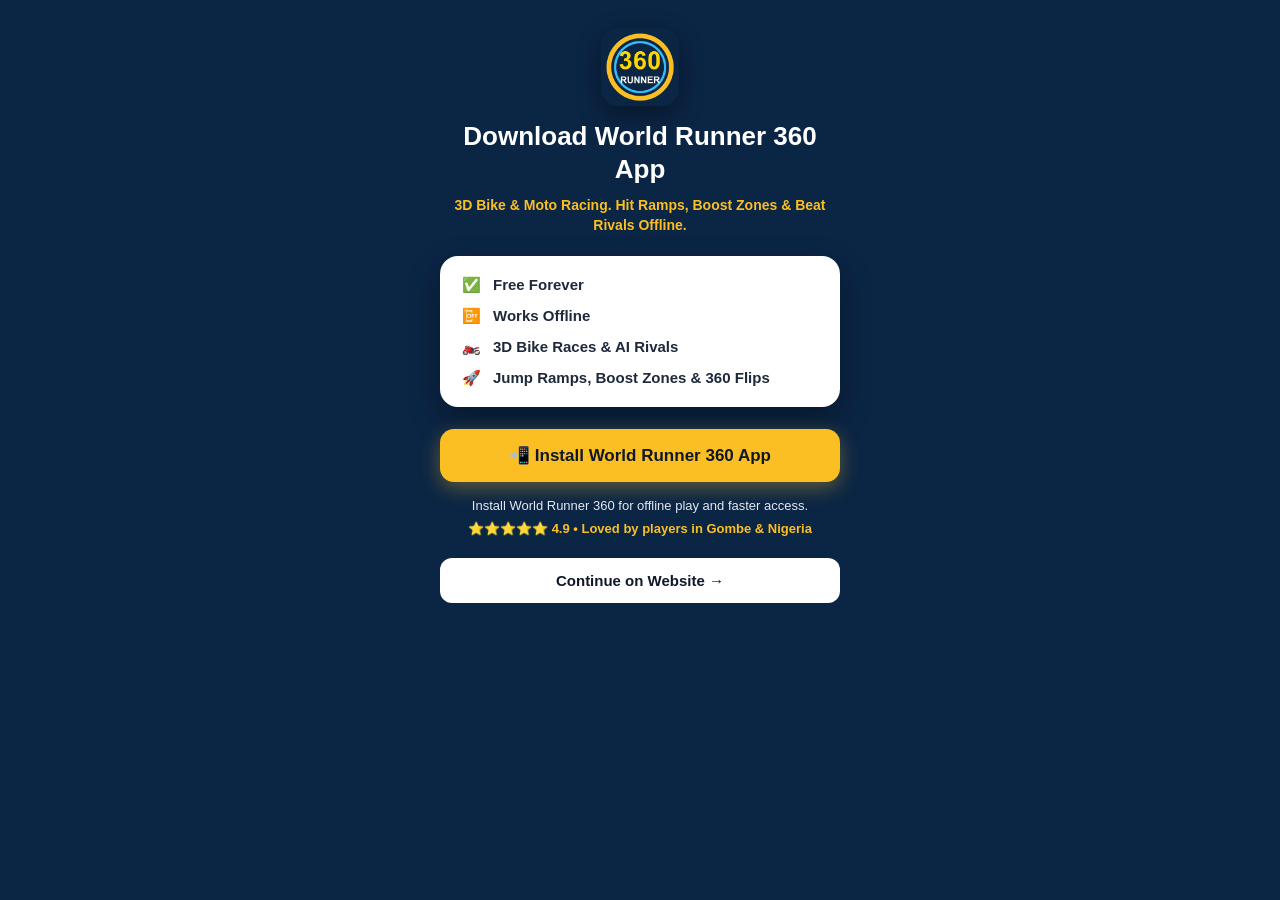
==== commit 29c1a49c: "Clean unified 3D Bike Race build" ====
--- a/index.html
+++ b/index.html
@@ -9,20 +9,19 @@
   <link rel="icon" type="image/png" href="icon-512.png" />
   <link rel="apple-touch-icon" href="icon-512.png" />
   <link rel="stylesheet" href="css/style.css" />
-  <style>
-    @media all and (display-mode: standalone) { #install-screen { display: none !important; } }
-    .hidden { display: none !important; pointer-events: none !important; }
-  </style>
   <script>
     window.deferredPWA = null;
-    window.addEventListener('beforeinstallprompt', function(e) { e.preventDefault(); window.deferredPWA = e; });
+    window.addEventListener('beforeinstallprompt', function(e) {
+      e.preventDefault();
+      window.deferredPWA = e;
+    });
   </script>
   <script src="js/three.min.js"></script>
 </head>
 <body>
   <div id="game-container"></div>
 
-  <!-- Install Screen -->
+  <!-- Full-Screen PWA Install Page -->
   <div id="install-screen">
     <div class="install-container">
       <img src="icon-512.png" alt="World Runner 360" class="install-app-icon" />
@@ -36,39 +35,43 @@
           <li><span>🚀</span> Jump Ramps, Boost Zones &amp; 360 Flips</li>
         </ul>
       </div>
-      <button id="btn-install-app" class="install-gold-btn" onclick="if(window.deferredPWA){window.deferredPWA.prompt();}else{this.textContent='📲 Tap Browser Menu (⋮) → Install App';}">📲 Install World Runner 360 App</button>
-      <button id="btn-skip-install" class="install-web-btn" onclick="document.getElementById('install-screen').classList.add('hidden');">Continue on Website →</button>
-    </div>
-  </div>
-
-  <!-- Ad Overlay -->
+      <button id="btn-install-app" class="install-gold-btn" onclick="triggerInstall()">📲 Install World Runner 360 App</button>
+      <p class="install-note">Install World Runner 360 for offline play and faster access.</p>
+      <p class="install-rating">⭐⭐⭐⭐⭐ 4.9 • Loved by players in Gombe &amp; Nigeria</p>
+      <button id="btn-skip-install" class="install-web-btn" onclick="skipInstall()">Continue on Website →</button>
+    </div>
+  </div>
+
+  <!-- In-App Ad Overlay -->
   <div id="ad-modal" class="hidden">
     <div class="ad-top-bar">
       <span id="ad-timer-text">⏳ Reward ready in 5s...</span>
       <button id="btn-close-ad" class="hidden">✖</button>
     </div>
-    <iframe id="ad-iframe" src="about:blank" title="Ad"></iframe>
-  </div>
-
-  <!-- Privacy Overlay -->
+    <iframe id="ad-iframe" src="about:blank" title="Advertisement"></iframe>
+  </div>
+
+  <!-- In-App Privacy Policy Overlay -->
   <div id="privacy-modal" class="hidden">
     <div class="privacy-inner">
       <h1>Privacy Policy for World Runner 360</h1>
-      <p>Built by <strong>Eleazar Alhaji Maaji</strong>. Progress saves locally on your device for offline play. Third-party ads (Adsterra) keep the game free.</p>
+      <p>World Runner 360 is a free-to-play 3D bike racing game built by <strong>Eleazar Alhaji Maaji</strong>. Your coins, bikes, and unlocked tracks are saved locally on your device for offline play. Third-party ads (Adsterra) help keep the game free.</p>
       <div class="privacy-contact-card">
-        <p><strong>Phone:</strong> +2349136355760 | <strong>Email:</strong> ellbezalel9@gmail.com</p>
+        <p><strong>Builder:</strong> Eleazar Alhaji Maaji</p>
+        <p><strong>Phone:</strong> +2349136355760</p>
+        <p><strong>Email:</strong> ellbezalel9@gmail.com</p>
       </div>
     </div>
-    <button onclick="document.getElementById('privacy-modal').classList.add('hidden');">← Back to Game</button>
-  </div>
-
-  <!-- HUD -->
+    <button id="btn-close-privacy" onclick="closePrivacy()">← Back to Game</button>
+  </div>
+
+  <!-- In-Game HUD -->
   <div id="hud" class="hidden">
     <div class="hud-top">
       <div class="stat-pill"><span class="label">POS</span><span id="hud-pos" style="color:#facc15;font-weight:900;">1st/3</span></div>
       <div class="stat-pill"><span class="label">DIST</span><span id="hud-dist">0/750m</span></div>
       <div class="stat-pill coin-pill"><span>🪙 <b id="hud-coins">50</b></span><span>💵 <b id="hud-naira">2</b></span></div>
-      <button id="btn-mute" class="icon-btn" onclick="isMuted=!isMuted;this.textContent=isMuted?'🔇':'🔊';">🔊</button>
+      <button id="btn-mute" class="icon-btn" onclick="toggleMute()">🔊</button>
     </div>
     <div class="hud-sub">
       <span id="hud-city-badge">🏁 Rustworks Yard</span>
@@ -92,17 +95,41 @@
         <button class="nav-btn" onclick="openModal('modal-leaderboard')">🏆 Ranks</button>
       </div>
       <p class="controls-hint">📱 Swipe Left/Right/Up/Down • 💻 Arrow Keys / WASD</p>
-      <p class="privacy-link">Built by <b>Eleazar Alhaji Maaji</b> • <a href="#" onclick="event.preventDefault();document.getElementById('privacy-modal').classList.remove('hidden');">Privacy Policy</a></p>
+      <p class="privacy-link">Built by <b>Eleazar Alhaji Maaji</b> • <a href="#" onclick="openPrivacy(event)">Privacy Policy</a></p>
     </div>
   </div>
 
   <!-- Modals -->
-  <div id="modal-cities" class="overlay modal hidden"><div class="menu-card modal-card"><div class="modal-header"><h2>🌍 Tracks</h2><button class="close-modal" onclick="closeModals()">✖</button></div><div id="cities-list" class="scroll-list"></div></div></div>
-  <div id="modal-shop" class="overlay modal hidden"><div class="menu-card modal-card"><div class="modal-header"><h2>🚲 Garage</h2><button class="close-modal" onclick="closeModals()">✖</button></div><button class="secondary-btn ad-btn" onclick="watchAdForCoins()">🎬 Watch Ad for +50 Free Coins</button><div id="shop-list" class="scroll-list"></div></div></div>
-  <div id="modal-missions" class="overlay modal hidden"><div class="menu-card modal-card"><div class="modal-header"><h2>🎯 Missions</h2><button class="close-modal" onclick="closeModals()">✖</button></div><div id="missions-list" class="scroll-list"></div></div></div>
-  <div id="modal-leaderboard" class="overlay modal hidden"><div class="menu-card modal-card"><div class="modal-header"><h2>🏆 Ranks</h2><button class="close-modal" onclick="closeModals()">✖</button></div><div id="leaderboard-list" class="scroll-list"></div></div></div>
-
-  <!-- Game Over -->
+  <div id="modal-cities" class="overlay modal hidden">
+    <div class="menu-card modal-card">
+      <div class="modal-header"><h2>🌍 Race Tracks</h2><button class="close-modal" onclick="closeModals()">✖</button></div>
+      <div id="cities-list" class="scroll-list"></div>
+    </div>
+  </div>
+
+  <div id="modal-shop" class="overlay modal hidden">
+    <div class="menu-card modal-card">
+      <div class="modal-header"><h2>🚲 Bike Garage</h2><button class="close-modal" onclick="closeModals()">✖</button></div>
+      <button class="secondary-btn ad-btn" onclick="watchAdForCoins()">🎬 Watch Ad for +50 Free Coins</button>
+      <div id="shop-list" class="scroll-list"></div>
+    </div>
+  </div>
+
+  <div id="modal-missions" class="overlay modal hidden">
+    <div class="menu-card modal-card">
+      <div class="modal-header"><h2>🎯 Missions</h2><button class="close-modal" onclick="closeModals()">✖</button></div>
+      <div id="missions-list" class="scroll-list"></div>
+    </div>
+  </div>
+
+  <div id="modal-leaderboard" class="overlay modal hidden">
+    <div class="menu-card modal-card">
+      <div class="modal-header"><h2>🏆 Ranks</h2><button class="close-modal" onclick="closeModals()">✖</button></div>
+      <div id="leaderboard-list" class="scroll-list"></div>
+    </div>
+  </div>
+
+  <!-- Race Results / Crash Screen -->
   <div id="gameover-menu" class="overlay hidden">
     <div class="menu-card">
       <h2 id="gameover-title">💥 WIPED OUT!</h2>
@@ -115,121 +142,239 @@
       </div>
       <button id="btn-revive-ad" class="secondary-btn ad-btn" onclick="watchAdToRevive()">🎬 Watch Ad to Continue (Free)</button>
       <button class="primary-btn" onclick="startGame()">🔄 RACE AGAIN</button>
-      <button class="nav-btn" style="width:100%;margin-top:8px;" onclick="document.getElementById('gameover-menu').classList.add('hidden');document.getElementById('main-menu').classList.remove('hidden');">🏠 Main Menu</button>
+      <button class="nav-btn" style="width:100%;margin-top:8px;" onclick="returnHome()">🏠 Main Menu</button>
     </div>
   </div>
 
   <script>
-    // Unregister any stuck old service workers
     if ('serviceWorker' in navigator) {
-      navigator.serviceWorker.getRegistrations().then(function(regs) {
-        regs.forEach(function(r) { r.unregister(); });
+      window.addEventListener('load', function() {
+        navigator.serviceWorker.register('/sw.js').catch(function() {});
       });
     }
 
-    const TRACKS = [
-      { id: 't1', name: 'Rustworks Yard', dist: 750, cost: 0, sky: 0x1e293b, road: 0x0f172a, neon: 0xfacc15 },
-      { id: 't2', name: 'Neon Dockyard', dist: 950, cost: 500, sky: 0x0f172a, road: 0x090d16, neon: 0x38bdf8 },
-      { id: 't3', name: 'Skyrail Viaduct', dist: 1200, cost: 1200, sky: 0x1e1b4b, road: 0x0f172a, neon: 0xf43f5e },
-      { id: 't4', name: 'Apex Cyber-Core', dist: 1600, cost: 2500, sky: 0x090d16, road: 0x020617, neon: 0xec4899 }
-    ];
-    const BIKES = [
+    function triggerInstall() {
+      if (window.deferredPWA) {
+        window.deferredPWA.prompt();
+        window.deferredPWA.userChoice.then(function(choice) {
+          if (choice.outcome === 'accepted') {
+            localStorage.setItem('wr360_installed', 'true');
+            document.getElementById('install-screen').classList.add('hidden');
+          }
+          window.deferredPWA = null;
+        });
+      } else {
+        document.getElementById('btn-install-app').textContent = '📲 Tap Browser Menu (⋮) → Install App';
+      }
+    }
+
+    function skipInstall() {
+      document.getElementById('install-screen').classList.add('hidden');
+    }
+
+    if (localStorage.getItem('wr360_installed') === 'true') {
+      document.getElementById('install-screen').classList.add('hidden');
+    }
+
+    function openPrivacy(e) {
+      if (e) e.preventDefault();
+      document.getElementById('privacy-modal').classList.remove('hidden');
+    }
+
+    function closePrivacy() {
+      document.getElementById('privacy-modal').classList.add('hidden');
+    }
+
+    function returnHome() {
+      document.getElementById('gameover-menu').classList.add('hidden');
+      document.getElementById('main-menu').classList.remove('hidden');
+    }
+
+    const TRACKS = Array.of(
+      { id: 't1', name: 'Rustworks Yard', dist: 750, cost: 0, sky: 0x1e293b, road: 0x0f172a },
+      { id: 't2', name: 'Neon Dockyard', dist: 950, cost: 500, sky: 0x0f172a, road: 0x090d16 },
+      { id: 't3', name: 'Skyrail Viaduct', dist: 1200, cost: 1200, sky: 0x1e1b4b, road: 0x0f172a },
+      { id: 't4', name: 'Apex Cyber-Core', dist: 1600, cost: 2500, sky: 0x090d16, road: 0x020617 }
+    );
+
+    const BIKES = Array.of(
       { id: 'b1', name: 'Crimson Street BMX', cost: 0, color: 0xef4444 },
       { id: 'b2', name: 'Cobalt Volt Racer', cost: 400, color: 0x2563eb },
       { id: 'b3', name: 'Emerald Trail Moto', cost: 900, color: 0x10b981 },
       { id: 'b4', name: 'Sovereign Gold BMX', cost: 1800, color: 0xfacc15 }
-    ];
-
-    let save = Object.assign({ coins: 50, naira: 2, highScore: 0, track: 't1', unlockedTracks: ['t1'], bike: 'b1', ownedBikes: ['b1'] }, JSON.parse(localStorage.getItem('wr360_v2') || '{}'));
+    );
+
+    let save = Object.assign(
+      { coins: 50, naira: 2, highScore: 0, track: 't1', unlockedTracks: Array.of('t1'), bike: 'b1', ownedBikes: Array.of('b1') },
+      JSON.parse(localStorage.getItem('wr360_v4') || '{}')
+    );
+
     function saveProgress() {
-      localStorage.setItem('wr360_v2', JSON.stringify(save));
+      localStorage.setItem('wr360_v4', JSON.stringify(save));
       document.getElementById('menu-coins').textContent = save.coins;
       document.getElementById('menu-naira').textContent = save.naira;
-      const tr = TRACKS.find(t => t.id === save.track) || TRACKS[0];
-      document.getElementById('menu-current-city').textContent = tr.name + ' (' + tr.dist + 'm)';
-    }
-    saveProgress();
-
-    let isMuted = false;
-    function beep(freq) {
-      if (isMuted) return;
-      try {
-        const ctx = new (window.AudioContext || window.webkitAudioContext)();
-        const o = ctx.createOscillator(), g = ctx.createGain();
-        o.connect(g); g.connect(ctx.destination);
-        o.frequency.value = freq; g.gain.value = 0.1;
-        o.start(); o.stop(ctx.currentTime + 0.12);
-      } catch (e) {}
-    }
-
-    function openAd(cb) {
-      const m = document.getElementById('ad-modal'), f = document.getElementById('ad-iframe'), t = document.getElementById('ad-timer-text'), x = document.getElementById('btn-close-ad');
-      let s = 5; x.classList.add('hidden'); t.textContent = '⏳ Reward ready in 5s...';
-      f.src = 'https://araplhn.org';
-      m.classList.remove('hidden');
-      const iv = setInterval(function() {
-        s--;
-        if (s > 0) t.textContent = '⏳ Reward ready in ' + s + 's...';
-else { clearInterval(iv); t.textContent = '✅ Tap X to continue'; x.classList.remove('hidden'); }
+const tr = TRACKS.find(function(t) { return t.id === save.track; }) || TRACKS.at(0);
+document.getElementById('menu-current-city').textContent = tr.name + ' (' + tr.dist + 'm)';
+}
+saveProgress();
+let isMuted = false;
+function toggleMute() {
+isMuted = !isMuted;
+document.getElementById('btn-mute').textContent = isMuted ? '🔇' : '🔊';
+}
+function beep(freq) {
+if (isMuted) return;
+try {
+const ctx = new (window.AudioContext || window.webkitAudioContext)();
+const o = ctx.createOscillator();
+const g = ctx.createGain();
+o.connect(g);
+g.connect(ctx.destination);
+o.frequency.value = freq;
+g.gain.value = 0.1;
+o.start();
+o.stop(ctx.currentTime + 0.12);
+} catch (e) {}
+}
+function openAd(cb) {
+const m = document.getElementById('ad-modal');
+const f = document.getElementById('ad-iframe');
+const t = document.getElementById('ad-timer-text');
+const x = document.getElementById('btn-close-ad');
+let s = 5;
+x.classList.add('hidden');
+t.textContent = '⏳ Reward ready in 5s...';
+f.src = 'araplhn.org';
+m.classList.remove('hidden');
+const iv = setInterval(function() {
+s--;
+if (s > 0) {
+t.textContent = '⏳ Reward ready in ' + s + 's...';
+} else {
+clearInterval(iv);
+t.textContent = '✅ Tap X to continue';
+x.classList.remove('hidden');
+}
 }, 1000);
-x.onclick = function() { clearInterval(iv); f.src = 'about:blank'; m.classList.add('hidden'); if (cb) cb(); };
-}
-function watchAdForCoins() { openAd(function() { save.coins += 50; saveProgress(); beep(880); alert('+50 Coins Added!'); }); }
-function watchAdToRevive() { openAd(function() { clearObs(); document.getElementById('gameover-menu').classList.add('hidden'); document.getElementById('hud').classList.remove('hidden'); playing = true; }); }
-function closeModals() { document.querySelectorAll('.modal').forEach(m => m.classList.add('hidden')); }
+x.onclick = function() {
+clearInterval(iv);
+f.src = 'about:blank';
+m.classList.add('hidden');
+if (cb) cb();
+};
+}
+function watchAdForCoins() {
+openAd(function() {
+save.coins += 50;
+saveProgress();
+beep(880);
+alert('+50 Coins Added!');
+});
+}
+function watchAdToRevive() {
+openAd(function() {
+clearObs();
+document.getElementById('gameover-menu').classList.add('hidden');
+document.getElementById('hud').classList.remove('hidden');
+playing = true;
+});
+}
+function closeModals() {
+document.querySelectorAll('.modal').forEach(function(m) {
+m.classList.add('hidden');
+});
+}
 function openModal(id) {
+closeModals();
 document.getElementById(id).classList.remove('hidden');
 if (id === 'modal-cities') {
-const el = document.getElementById('cities-list'); el.innerHTML = '';
-TRACKS.forEach(tr => {
+const el = document.getElementById('cities-list');
+el.innerHTML = '';
+TRACKS.forEach(function(tr) {
 const unl = save.unlockedTracks.includes(tr.id);
-el.innerHTML += '' + tr.name + '' + tr.dist + 'm Sprint' + (save.track === tr.id ? 'Active' : unl ? 'Select' : '🪙 ' + tr.cost) + '';
+const label = save.track === tr.id ? 'Active' : unl ? 'Select' : '🪙 ' + tr.cost;
+el.innerHTML += '' + tr.name + '' + tr.dist + 'm Sprint' + label + '';
 });
 } else if (id === 'modal-shop') {
-const el = document.getElementById('shop-list'); el.innerHTML = '';
-BIKES.forEach(bk => {
+const el = document.getElementById('shop-list');
+el.innerHTML = '';
+BIKES.forEach(function(bk) {
 const own = save.ownedBikes.includes(bk.id);
-el.innerHTML += '' + bk.name + '' + (save.bike === bk.id ? 'Equipped' : own ? 'Equip' : '🪙 ' + bk.cost) + '';
+const label = save.bike === bk.id ? 'Equipped' : own ? 'Equip' : '🪙 ' + bk.cost;
+el.innerHTML += '' + bk.name + '' + label + '';
 });
 } else if (id === 'modal-missions') {
 document.getElementById('missions-list').innerHTML = 'Win 1st Place on any trackReward: +60 Coins per winActive';
 } else if (id === 'modal-leaderboard') {
-document.getElementById('leaderboard-list').innerHTML = '#1 You (Ace Rider)Best Score: ' + save.highScore + 'Top#2 Z-Bot Turbo14,200 pts#3 Kira Volt11,800 pts';
+document.getElementById('leaderboard-list').innerHTML =
+'#1 You (Ace Rider)Best Score: ' + save.highScore + 'Top' +
+'#2 Z-Bot Turbo14,200 pts' +
+'#3 Kira Volt11,800 pts';
 }
 }
 function selectTrack(id) {
-const tr = TRACKS.find(t => t.id === id);
-if (save.unlockedTracks.includes(id)) { save.track = id; saveProgress(); openModal('modal-cities'); }
-else if (save.coins >= tr.cost) { save.coins -= tr.cost; save.unlockedTracks.push(id); save.track = id; saveProgress(); openModal('modal-cities'); }
-else alert('Not enough coins!');
+const tr = TRACKS.find(function(t) { return t.id === id; });
+if (save.unlockedTracks.includes(id)) {
+save.track = id;
+saveProgress();
+openModal('modal-cities');
+} else if (save.coins >= tr.cost) {
+save.coins -= tr.cost;
+save.unlockedTracks.push(id);
+save.track = id;
+saveProgress();
+openModal('modal-cities');
+} else {
+alert('Not enough coins!');
+}
 }
 function selectBike(id) {
-const bk = BIKES.find(b => b.id === id);
-if (save.ownedBikes.includes(id)) { save.bike = id; saveProgress(); openModal('modal-shop'); }
-else if (save.coins >= bk.cost) { save.coins -= bk.cost; save.ownedBikes.push(id); save.bike = id; saveProgress(); openModal('modal-shop'); }
-else alert('Not enough coins!');
-}
-// 3D Engine
-const scene = new THREE.Scene();
-const camera = new THREE.PerspectiveCamera(62, window.innerWidth / window.innerHeight, 0.1, 200);
-const renderer = new THREE.WebGLRenderer({ antialias: true });
-renderer.setSize(window.innerWidth, window.innerHeight);
-document.getElementById('game-container').appendChild(renderer.domElement);
-scene.add(new THREE.AmbientLight(0xffffff, 0.85));
-const dl = new THREE.DirectionalLight(0xffffff, 0.9); dl.position.set(10, 20, 15); scene.add(dl);
-const LANES = [-2.5, 0, 2.5];
-let road, buildings = [], obsList = [], coinList = [], rivals = [];
-let playing = false, lane = 1, vy = 0, jumping = false, sliding = false, slideT = 0, spinT = 0;
-let speed = 24, score = 0, dist = 0, rCoins = 0, spawnT = 0;
+const bk = BIKES.find(function(b) { return b.id === id; });
+if (save.ownedBikes.includes(id)) {
+save.bike = id;
+saveProgress();
+openModal('modal-shop');
+} else if (save.coins >= bk.cost) {
+save.coins -= bk.cost;
+save.ownedBikes.push(id);
+save.bike = id;
+saveProgress();
+openModal('modal-shop');
+} else {
+alert('Not enough coins!');
+}
+}
+// 3D Engine Variables
+const LANES = Array.of(-2.5, 0, 2.5);
+let scene, camera, renderer, road, player;
+let buildings = Array.of();
+let obsList = Array.of();
+let coinList = Array.of();
+let rivals = Array.of();
+let playing = false;
+let lane = 1;
+let vy = 0;
+let jumping = false;
+let sliding = false;
+let slideT = 0;
+let spinT = 0;
+let speed = 24;
+let score = 0;
+let dist = 0;
+let rCoins = 0;
+let spawnT = 0;
 function makeBike(bikeColor, jacketColor) {
 const g = new THREE.Group();
 const frame = new THREE.Mesh(new THREE.BoxGeometry(0.25, 0.45, 1.5), new THREE.MeshLambertMaterial({ color: bikeColor }));
 frame.position.y = 0.65;
 const w1 = new THREE.Mesh(new THREE.TorusGeometry(0.35, 0.09, 8, 16), new THREE.MeshLambertMaterial({ color: 0x111827 }));
-w1.rotation.y = Math.PI / 2; w1.position.set(0, 0.4, -0.75);
-const w2 = w1.clone(); w2.position.z = 0.75;
+w1.rotation.y = Math.PI / 2;
+w1.position.set(0, 0.4, -0.75);
+const w2 = w1.clone();
+w2.position.z = 0.75;
 const body = new THREE.Mesh(new THREE.BoxGeometry(0.5, 0.65, 0.35), new THREE.MeshLambertMaterial({ color: jacketColor }));
-body.position.set(0, 1.25, 0.05); body.rotation.x = -0.3;
+body.position.set(0, 1.25, 0.05);
+body.rotation.x = -0.3;
 const head = new THREE.Mesh(new THREE.SphereGeometry(0.24, 12, 12), new THREE.MeshLambertMaterial({ color: 0xd99b66 }));
 head.position.set(0, 1.75, -0.1);
 const cap = new THREE.Mesh(new THREE.SphereGeometry(0.25, 12, 8, 0, Math.PI * 2, 0, Math.PI / 2), new THREE.MeshLambertMaterial({ color: 0xf97316 }));
@@ -237,38 +382,65 @@
 g.add(frame, w1, w2, body, head, cap);
 return g;
 }
-const player = makeBike(0xef4444, 0xdc2626);
-scene.add(player);
+function clearObs() {
+if (!scene) return;
+obsList.forEach(function(o) { scene.remove(o.m); });
+obsList = Array.of();
+coinList.forEach(function(c) { scene.remove(c.m); });
+coinList = Array.of();
+}
 function buildWorld() {
-const tr = TRACKS.find(t => t.id === save.track) || TRACKS[0];
+if (!scene) return;
+const tr = TRACKS.find(function(t) { return t.id === save.track; }) || TRACKS.at(0);
 scene.background = new THREE.Color(tr.sky);
 if (road) scene.remove(road);
-buildings.forEach(b => scene.remove(b)); buildings = [];
+buildings.forEach(function(b) { scene.remove(b); });
+buildings = Array.of();
 road = new THREE.Mesh(new THREE.PlaneGeometry(9, 260), new THREE.MeshLambertMaterial({ color: tr.road }));
-road.rotation.x = -Math.PI / 2; road.position.z = -90; scene.add(road);
+road.rotation.x = -Math.PI / 2;
+road.position.z = -90;
+scene.add(road);
 for (let i = 0; i < 30; i++) {
 const b = new THREE.Mesh(new THREE.BoxGeometry(4, 6 + Math.random() * 12, 5), new THREE.MeshLambertMaterial({ color: 0x334155 }));
 b.position.set((i % 2 === 0 ? -1 : 1) * 9.5, 5, -i * 8);
-scene.add(b); buildings.push(b);
-}
-}
-buildWorld();
-function clearObs() {
-obsList.forEach(o => scene.remove(o.m)); obsList = [];
-coinList.forEach(c => scene.remove(c.m)); coinList = [];
+scene.add(b);
+buildings.push(b);
+}
 }
 function startGame() {
 closeModals();
+if (!scene) {
+alert('3D graphics failed to initialize. Please refresh the page.');
+return;
+}
 buildWorld();
 clearObs();
-rivals.forEach(r => scene.remove(r.m)); rivals = [];
-const r1 = makeBike(0x14b8a6, 0x0d9488); r1.position.set(LANES[0], 0, -5); scene.add(r1);
-const r2 = makeBike(0x38bdf8, 0xf8fafc); r2.position.set(LANES[2], 0, -9); scene.add(r2);
+if (player) scene.remove(player);
+const bk = BIKES.find(function(b) { return b.id === save.bike; }) || BIKES.at(0);
+player = makeBike(bk.color, 0xdc2626);
+scene.add(player);
+rivals.forEach(function(r) { scene.remove(r.m); });
+rivals = Array.of();
+const r1 = makeBike(0x14b8a6, 0x0d9488);
+r1.position.set(LANES.at(0), 0, -5);
+scene.add(r1);
+const r2 = makeBike(0x38bdf8, 0xf8fafc);
+r2.position.set(LANES.at(2), 0, -9);
+scene.add(r2);
 rivals.push({ m: r1, lane: 0, z: -5, t: 1 }, { m: r2, lane: 2, z: -9, t: 1.4 });
-lane = 1; player.position.set(0, 0, 0); player.scale.set(1, 1, 1); player.rotation.set(0, 0, 0);
-vy = 0; jumping = false; sliding = false; spinT = 0;
-speed = 24; score = 0; dist = 0; rCoins = 0;
-const tr = TRACKS.find(t => t.id === save.track) || TRACKS[0];
+lane = 1;
+player.position.set(0, 0, 0);
+player.scale.set(1, 1, 1);
+player.rotation.set(0, 0, 0);
+vy = 0;
+jumping = false;
+sliding = false;
+spinT = 0;
+speed = 24;
+score = 0;
+dist = 0;
+rCoins = 0;
+const tr = TRACKS.find(function(t) { return t.id === save.track; }) || TRACKS.at(0);
 document.getElementById('hud-city-badge').textContent = '🏁 ' + tr.name;
 document.getElementById('main-menu').classList.add('hidden');
 document.getElementById('gameover-menu').classList.add('hidden');
@@ -277,67 +449,163 @@
 }
 function trigger360Spin() {
 if (!playing || spinT > 0) return;
-spinT = 0.7; beep(620);
-obsList = obsList.filter(o => { if (Math.abs(o.m.position.z) < 14) { scene.remove(o.m); score += 100; return false; } return true; });
-}
-function doJump() { if (playing && !jumping) { jumping = true; sliding = false; player.scale.y = 1; vy = 14.5; beep(420); } }
-function doSlide() { if (playing) { sliding = true; slideT = 0.65; player.scale.y = 0.5; beep(240); } }
-window.addEventListener('keydown', e => {
+spinT = 0.7;
+beep(620);
+obsList = obsList.filter(function(o) {
+if (Math.abs(o.m.position.z) < 14) {
+scene.remove(o.m);
+score += 100;
+return false;
+}
+return true;
+});
+}
+function doJump() {
+if (playing && !jumping && player) {
+jumping = true;
+sliding = false;
+player.scale.y = 1;
+vy = 14.5;
+beep(420);
+}
+}
+function doSlide() {
+if (playing && player) {
+sliding = true;
+slideT = 0.65;
+player.scale.y = 0.5;
+beep(240);
+}
+}
+window.addEventListener('keydown', function(e) {
 if (e.code === 'ArrowLeft' || e.code === 'KeyA') { if (playing && lane > 0) lane--; }
 if (e.code === 'ArrowRight' || e.code === 'KeyD') { if (playing && lane < 2) lane++; }
 if (e.code === 'ArrowUp' || e.code === 'KeyW' || e.code === 'Space') doJump();
 if (e.code === 'ArrowDown' || e.code === 'KeyS') doSlide();
 if (e.code === 'KeyE') trigger360Spin();
 });
-let tx = 0, ty = 0, tapT = 0;
-window.addEventListener('touchstart', e => {
+let tx = 0;
+let ty = 0;
+let tapT = 0;
+window.addEventListener('touchstart', function(e) {
 if (e.target.closest('button') || e.target.closest('.overlay') || e.target.closest('#install-screen')) return;
-tx = e.changedTouches[0].screenX; ty = e.changedTouches[0].screenY;
-if (Date.now() - tapT < 280) trigger360Spin(); tapT = Date.now();
+tx = e.changedTouches.item(0).screenX;
+ty = e.changedTouches.item(0).screenY;
+if (Date.now() - tapT < 280) trigger360Spin();
+tapT = Date.now();
 }, { passive: true });
-window.addEventListener('touchend', e => {
+window.addEventListener('touchend', function(e) {
 if (!playing || e.target.closest('button')) return;
-const dx = e.changedTouches[0].screenX - tx, dy = e.changedTouches[0].screenY - ty;
+const dx = e.changedTouches.item(0).screenX - tx;
+const dy = e.changedTouches.item(0).screenY - ty;
 if (Math.abs(dx) < 25 && Math.abs(dy) < 25) return;
-if (Math.abs(dx) > Math.abs(dy)) { if (dx > 0 && lane < 2) lane++; else if (dx < 0 && lane > 0) lane--; }
-else { if (dy < 0) doJump(); else doSlide(); }
+if (Math.abs(dx) > Math.abs(dy)) {
+if (dx > 0 && lane < 2) lane++;
+else if (dx < 0 && lane > 0) lane--;
+} else {
+if (dy < 0) doJump();
+else doSlide();
+}
 }, { passive: true });
+// Safely Boot Three.js
+try {
+scene = new THREE.Scene();
+camera = new THREE.PerspectiveCamera(62, window.innerWidth / window.innerHeight, 0.1, 200);
+renderer = new THREE.WebGLRenderer({ antialias: true });
+renderer.setSize(window.innerWidth, window.innerHeight);
+document.getElementById('game-container').appendChild(renderer.domElement);
+scene.add(new THREE.AmbientLight(0xffffff, 0.85));
+const dl = new THREE.DirectionalLight(0xffffff, 0.9);
+dl.position.set(10, 20, 15);
+scene.add(dl);
+player = makeBike(0xef4444, 0xdc2626);
+scene.add(player);
+buildWorld();
 const clock = new THREE.Clock();
 function loop() {
 requestAnimationFrame(loop);
 const dt = Math.min(clock.getDelta(), 0.05);
 if (playing) {
-const tr = TRACKS.find(t => t.id === save.track) || TRACKS[0];
+const tr = TRACKS.find(function(t) { return t.id === save.track; }) || TRACKS.at(0);
 speed = Math.min(44, speed + dt * 0.35);
-dist += speed * dt * 0.5; score += speed * dt * 2;
-player.position.x += (LANES[lane] - player.position.x) * Math.min(1, dt * 14);
-if (jumping) { player.position.y += vy * dt; vy -= 38 * dt; if (player.position.y <= 0) { player.position.y = 0; jumping = false; } }
-if (sliding) { slideT -= dt; if (slideT <= 0) { sliding = false; player.scale.y = 1; } }
-if (spinT > 0) { spinT -= dt; player.rotation.y += dt * 20; if (spinT <= 0) player.rotation.y = 0; }
-rivals.forEach(r => {
-r.t -= dt; if (r.t <= 0) { r.t = 1 + Math.random(); r.lane = Math.floor(Math.random() * 3); }
-r.z += (Math.random() - 0.52) * 5 * dt; r.z = Math.max(-22, Math.min(4, r.z));
-r.m.position.x += (LANES[r.lane] - r.m.position.x) * dt * 8; r.m.position.z = r.z;
-});
-buildings.forEach(b => { b.position.z += speed * dt; if (b.position.z > 15) b.position.z -= 240; });
+dist += speed * dt * 0.5;
+score += speed * dt * 2;
+player.position.x += (LANES.at(lane) - player.position.x) * Math.min(1, dt * 14);
+if (jumping) {
+player.position.y += vy * dt;
+vy -= 38 * dt;
+if (player.position.y <= 0) {
+player.position.y = 0;
+jumping = false;
+}
+}
+if (sliding) {
+slideT -= dt;
+if (slideT <= 0) {
+sliding = false;
+player.scale.y = 1;
+}
+}
+if (spinT > 0) {
+spinT -= dt;
+player.rotation.y += dt * 20;
+if (spinT <= 0) player.rotation.y = 0;
+}
+rivals.forEach(function(r) {
+r.t -= dt;
+if (r.t <= 0) {
+r.t = 1 + Math.random();
+r.lane = Math.floor(Math.random() * 3);
+}
+r.z += (Math.random() - 0.52) * 5 * dt;
+r.z = Math.max(-22, Math.min(4, r.z));
+r.m.position.x += (LANES.at(r.lane) - r.m.position.x) * dt * 8;
+r.m.position.z = r.z;
+});
+buildings.forEach(function(b) {
+b.position.z += speed * dt;
+if (b.position.z > 15) b.position.z -= 240;
+});
 spawnT -= speed * dt;
 if (spawnT <= 0) {
 spawnT = 24;
-const bl = Math.floor(Math.random() * 3), kind = ['low', 'high', 'ramp'][Math.floor(Math.random() * 3)];
-const m = new THREE.Mesh(new THREE.BoxGeometry(1.9, kind === 'high' ? 1.1 : 0.85, kind === 'ramp' ? 3 : 0.6), new THREE.MeshLambertMaterial({ color: kind === 'ramp' ? 0xfacc15 : kind === 'high' ? 0xef4444 : 0xf97316 }));
-m.position.set(LANES[bl], kind === 'high' ? 1.9 : 0.45, -110);
-scene.add(m); obsList.push({ m: m, kind: kind });
-const cl = [0, 1, 2].filter(l => l !== bl)[0];
+const bl = Math.floor(Math.random() * 3);
+const kinds = Array.of('low', 'high', 'ramp');
+const kind = kinds.at(Math.floor(Math.random() * 3));
+const m = new THREE.Mesh(
+new THREE.BoxGeometry(1.9, kind === 'high' ? 1.1 : 0.85, kind === 'ramp' ? 3 : 0.6),
+new THREE.MeshLambertMaterial({ color: kind === 'ramp' ? 0xfacc15 : kind === 'high' ? 0xef4444 : 0xf97316 })
+);
+m.position.set(LANES.at(bl), kind === 'high' ? 1.9 : 0.45, -110);
+scene.add(m);
+obsList.push({ m: m, kind: kind });
+const freeLanes = Array.of(0, 1, 2).filter(function(l) { return l !== bl; });
+const cl = freeLanes.at(Math.floor(Math.random() * freeLanes.length));
 const cm = new THREE.Mesh(new THREE.CylinderGeometry(0.4, 0.4, 0.12, 12), new THREE.MeshLambertMaterial({ color: 0xfacc15 }));
-cm.rotation.x = Math.PI / 2; cm.position.set(LANES[cl], 0.9, -110); scene.add(cm); coinList.push({ m: cm });
+cm.rotation.x = Math.PI / 2;
+cm.position.set(LANES.at(cl), 0.9, -110);
+scene.add(cm);
+coinList.push({ m: cm });
 }
 for (let i = obsList.length - 1; i >= 0; i--) {
-const o = obsList[i]; o.m.position.z += speed * dt;
+const o = obsList.at(i);
+o.m.position.z += speed * dt;
 if (Math.abs(o.m.position.x - player.position.x) < 0.95 && Math.abs(o.m.position.z) < 1.3) {
-if (o.kind === 'ramp') { if (!jumping) { jumping = true; vy = 17.5; score += 75; beep(520); } }
-else if (spinT > 0 || (o.kind === 'low' && player.position.y > 0.7) || (o.kind === 'high' && sliding)) {}
-else {
-playing = false; beep(120); save.coins += rCoins; if (Math.floor(score) > save.highScore) save.highScore = Math.floor(score); saveProgress();
+if (o.kind === 'ramp') {
+if (!jumping) {
+jumping = true;
+vy = 17.5;
+score += 75;
+beep(520);
+}
+} else if (spinT > 0 || (o.kind === 'low' && player.position.y > 0.7) || (o.kind === 'high' && sliding)) {
+// Cleared safely
+} else {
+playing = false;
+beep(120);
+save.coins += rCoins;
+if (Math.floor(score) > save.highScore) save.highScore = Math.floor(score);
+saveProgress();
 document.getElementById('gameover-title').textContent = '💥 WIPED OUT!';
 document.getElementById('end-score').textContent = Math.floor(score);
 document.getElementById('end-dist').textContent = Math.floor(dist) + 'm';
@@ -347,17 +615,34 @@
 break;
 }
 }
-if (o.m.position.z > 15) { scene.remove(o.m); obsList.splice(i, 1); }
+if (o.m.position.z > 15) {
+scene.remove(o.m);
+obsList.splice(i, 1);
+}
 }
 for (let i = coinList.length - 1; i >= 0; i--) {
-const c = coinList[i]; c.m.position.z += speed * dt; c.m.rotation.y += dt * 4;
+const c = coinList.at(i);
+c.m.position.z += speed * dt;
+c.m.rotation.y += dt * 4;
 if (Math.abs(c.m.position.x - player.position.x) < 1.1 && Math.abs(c.m.position.z) < 1.2) {
-rCoins++; score += 20; beep(880); scene.remove(c.m); coinList.splice(i, 1); continue;
-}
-if (c.m.position.z > 15) { scene.remove(c.m); coinList.splice(i, 1); }
+rCoins++;
+score += 20;
+beep(880);
+scene.remove(c.m);
+coinList.splice(i, 1);
+continue;
+}
+if (c.m.position.z > 15) {
+scene.remove(c.m);
+coinList.splice(i, 1);
+}
 }
 if (dist >= tr.dist) {
-playing = false; beep(980); rCoins += 60; save.coins += rCoins; saveProgress();
+playing = false;
+beep(980);
+rCoins += 60;
+save.coins += rCoins;
+saveProgress();
 document.getElementById('gameover-title').textContent = '🏆 FINISH LINE VICTORY!';
 document.getElementById('end-score').textContent = Math.floor(score);
 document.getElementById('end-dist').textContent = Math.floor(dist) + 'm';
@@ -365,7 +650,7 @@
 document.getElementById('hud').classList.add('hidden');
 document.getElementById('gameover-menu').classList.remove('hidden');
 }
-const ahead = rivals.filter(r => r.z < 0).length + 1;
+const ahead = rivals.filter(function(r) { return r.z < 0; }).length + 1;
 document.getElementById('hud-pos').textContent = ahead === 1 ? '1st/3' : ahead === 2 ? '2nd/3' : '3rd/3';
 document.getElementById('hud-score-badge').textContent = 'SCORE: ' + Math.floor(score);
 document.getElementById('hud-dist').textContent = Math.floor(dist) + '/' + tr.dist + 'm';
@@ -377,5 +662,12 @@
 camera.lookAt(player.position.x * 0.3, 1.5, -12);
 renderer.render(scene, camera);
 }
-window.addEventListener('resize', () => { camera.aspect = window.innerWidth / window.innerHeight; camera.updateProjectionMatrix(); renderer.setSize(window.innerWidth, window.innerHeight); });
-loop();+window.addEventListener('resize', function() {
+camera.aspect = window.innerWidth / window.innerHeight;
+camera.updateProjectionMatrix();
+renderer.setSize(window.innerWidth, window.innerHeight);
+});
+loop();
+} catch (err) {
+console.error('3D Init Error:', err);
+}
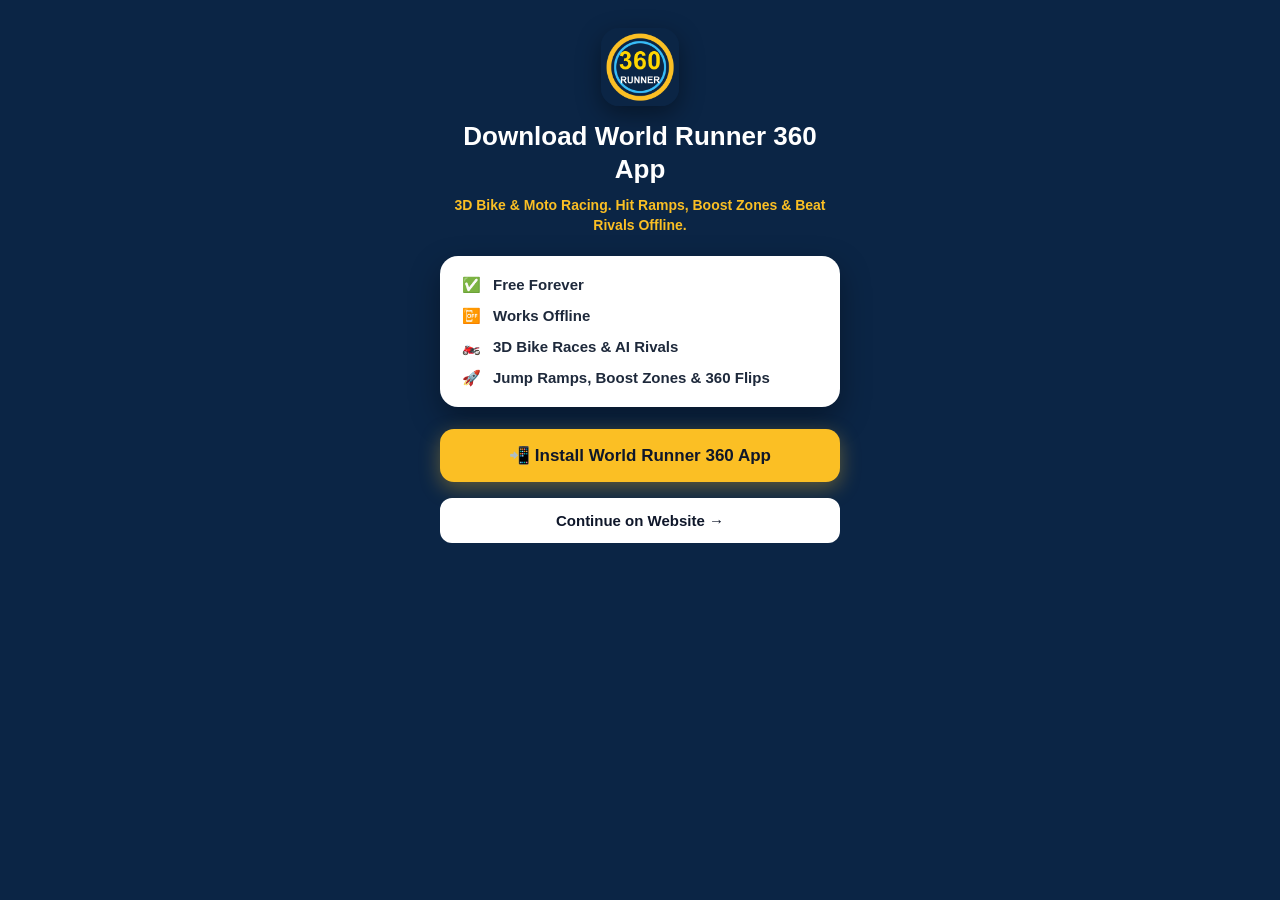
==== commit 925dde3b: "Split clean index.html and js/race.js" ====
--- a/index.html
+++ b/index.html
@@ -9,19 +9,19 @@
   <link rel="icon" type="image/png" href="icon-512.png" />
   <link rel="apple-touch-icon" href="icon-512.png" />
   <link rel="stylesheet" href="css/style.css" />
+  <style>
+    @media all and (display-mode: standalone) { #install-screen { display: none !important; } }
+    .hidden { display: none !important; pointer-events: none !important; }
+  </style>
   <script>
     window.deferredPWA = null;
-    window.addEventListener('beforeinstallprompt', function(e) {
-      e.preventDefault();
-      window.deferredPWA = e;
-    });
+    window.addEventListener('beforeinstallprompt', function(e) { e.preventDefault(); window.deferredPWA = e; });
   </script>
   <script src="js/three.min.js"></script>
 </head>
 <body>
   <div id="game-container"></div>
 
-  <!-- Full-Screen PWA Install Page -->
   <div id="install-screen">
     <div class="install-container">
       <img src="icon-512.png" alt="World Runner 360" class="install-app-icon" />
@@ -36,13 +36,10 @@
         </ul>
       </div>
       <button id="btn-install-app" class="install-gold-btn" onclick="triggerInstall()">📲 Install World Runner 360 App</button>
-      <p class="install-note">Install World Runner 360 for offline play and faster access.</p>
-      <p class="install-rating">⭐⭐⭐⭐⭐ 4.9 • Loved by players in Gombe &amp; Nigeria</p>
       <button id="btn-skip-install" class="install-web-btn" onclick="skipInstall()">Continue on Website →</button>
     </div>
   </div>
 
-  <!-- In-App Ad Overlay -->
   <div id="ad-modal" class="hidden">
     <div class="ad-top-bar">
       <span id="ad-timer-text">⏳ Reward ready in 5s...</span>
@@ -51,21 +48,17 @@
     <iframe id="ad-iframe" src="about:blank" title="Advertisement"></iframe>
   </div>
 
-  <!-- In-App Privacy Policy Overlay -->
   <div id="privacy-modal" class="hidden">
     <div class="privacy-inner">
       <h1>Privacy Policy for World Runner 360</h1>
-      <p>World Runner 360 is a free-to-play 3D bike racing game built by <strong>Eleazar Alhaji Maaji</strong>. Your coins, bikes, and unlocked tracks are saved locally on your device for offline play. Third-party ads (Adsterra) help keep the game free.</p>
+      <p>Built by <strong>Eleazar Alhaji Maaji</strong>. Progress saves locally on your device for offline play. Third-party ads (Adsterra) keep the game free.</p>
       <div class="privacy-contact-card">
-        <p><strong>Builder:</strong> Eleazar Alhaji Maaji</p>
-        <p><strong>Phone:</strong> +2349136355760</p>
-        <p><strong>Email:</strong> ellbezalel9@gmail.com</p>
+        <p><strong>Phone:</strong> +2349136355760 | <strong>Email:</strong> ellbezalel9@gmail.com</p>
       </div>
     </div>
     <button id="btn-close-privacy" onclick="closePrivacy()">← Back to Game</button>
   </div>
 
-  <!-- In-Game HUD -->
   <div id="hud" class="hidden">
     <div class="hud-top">
       <div class="stat-pill"><span class="label">POS</span><span id="hud-pos" style="color:#facc15;font-weight:900;">1st/3</span></div>
@@ -80,7 +73,6 @@
     <button id="btn-spin-action" class="spin-btn" onclick="trigger360Spin()">🌀 360 FLIP <small>(E / Double-Tap)</small></button>
   </div>
 
-  <!-- Main Menu -->
   <div id="main-menu" class="overlay">
     <div class="menu-card">
       <div class="top-currencies"><span>🪙 <b id="menu-coins">50</b></span><span>💵 <b id="menu-naira">2</b></span></div>
@@ -99,37 +91,11 @@
     </div>
   </div>
 
-  <!-- Modals -->
-  <div id="modal-cities" class="overlay modal hidden">
-    <div class="menu-card modal-card">
-      <div class="modal-header"><h2>🌍 Race Tracks</h2><button class="close-modal" onclick="closeModals()">✖</button></div>
-      <div id="cities-list" class="scroll-list"></div>
-    </div>
-  </div>
+  <div id="modal-cities" class="overlay modal hidden"><div class="menu-card modal-card"><div class="modal-header"><h2>🌍 Tracks</h2><button class="close-modal" onclick="closeModals()">✖</button></div><div id="cities-list" class="scroll-list"></div></div></div>
+  <div id="modal-shop" class="overlay modal hidden"><div class="menu-card modal-card"><div class="modal-header"><h2>🚲 Garage</h2><button class="close-modal" onclick="closeModals()">✖</button></div><button class="secondary-btn ad-btn" onclick="watchAdForCoins()">🎬 Watch Ad for +50 Free Coins</button><div id="shop-list" class="scroll-list"></div></div></div>
+  <div id="modal-missions" class="overlay modal hidden"><div class="menu-card modal-card"><div class="modal-header"><h2>🎯 Missions</h2><button class="close-modal" onclick="closeModals()">✖</button></div><div id="missions-list" class="scroll-list"></div></div></div>
+  <div id="modal-leaderboard" class="overlay modal hidden"><div class="menu-card modal-card"><div class="modal-header"><h2>🏆 Ranks</h2><button class="close-modal" onclick="closeModals()">✖</button></div><div id="leaderboard-list" class="scroll-list"></div></div></div>
 
-  <div id="modal-shop" class="overlay modal hidden">
-    <div class="menu-card modal-card">
-      <div class="modal-header"><h2>🚲 Bike Garage</h2><button class="close-modal" onclick="closeModals()">✖</button></div>
-      <button class="secondary-btn ad-btn" onclick="watchAdForCoins()">🎬 Watch Ad for +50 Free Coins</button>
-      <div id="shop-list" class="scroll-list"></div>
-    </div>
-  </div>
-
-  <div id="modal-missions" class="overlay modal hidden">
-    <div class="menu-card modal-card">
-      <div class="modal-header"><h2>🎯 Missions</h2><button class="close-modal" onclick="closeModals()">✖</button></div>
-      <div id="missions-list" class="scroll-list"></div>
-    </div>
-  </div>
-
-  <div id="modal-leaderboard" class="overlay modal hidden">
-    <div class="menu-card modal-card">
-      <div class="modal-header"><h2>🏆 Ranks</h2><button class="close-modal" onclick="closeModals()">✖</button></div>
-      <div id="leaderboard-list" class="scroll-list"></div>
-    </div>
-  </div>
-
-  <!-- Race Results / Crash Screen -->
   <div id="gameover-menu" class="overlay hidden">
     <div class="menu-card">
       <h2 id="gameover-title">💥 WIPED OUT!</h2>
@@ -146,528 +112,6 @@
     </div>
   </div>
 
-  <script>
-    if ('serviceWorker' in navigator) {
-      window.addEventListener('load', function() {
-        navigator.serviceWorker.register('/sw.js').catch(function() {});
-      });
-    }
-
-    function triggerInstall() {
-      if (window.deferredPWA) {
-        window.deferredPWA.prompt();
-        window.deferredPWA.userChoice.then(function(choice) {
-          if (choice.outcome === 'accepted') {
-            localStorage.setItem('wr360_installed', 'true');
-            document.getElementById('install-screen').classList.add('hidden');
-          }
-          window.deferredPWA = null;
-        });
-      } else {
-        document.getElementById('btn-install-app').textContent = '📲 Tap Browser Menu (⋮) → Install App';
-      }
-    }
-
-    function skipInstall() {
-      document.getElementById('install-screen').classList.add('hidden');
-    }
-
-    if (localStorage.getItem('wr360_installed') === 'true') {
-      document.getElementById('install-screen').classList.add('hidden');
-    }
-
-    function openPrivacy(e) {
-      if (e) e.preventDefault();
-      document.getElementById('privacy-modal').classList.remove('hidden');
-    }
-
-    function closePrivacy() {
-      document.getElementById('privacy-modal').classList.add('hidden');
-    }
-
-    function returnHome() {
-      document.getElementById('gameover-menu').classList.add('hidden');
-      document.getElementById('main-menu').classList.remove('hidden');
-    }
-
-    const TRACKS = Array.of(
-      { id: 't1', name: 'Rustworks Yard', dist: 750, cost: 0, sky: 0x1e293b, road: 0x0f172a },
-      { id: 't2', name: 'Neon Dockyard', dist: 950, cost: 500, sky: 0x0f172a, road: 0x090d16 },
-      { id: 't3', name: 'Skyrail Viaduct', dist: 1200, cost: 1200, sky: 0x1e1b4b, road: 0x0f172a },
-      { id: 't4', name: 'Apex Cyber-Core', dist: 1600, cost: 2500, sky: 0x090d16, road: 0x020617 }
-    );
-
-    const BIKES = Array.of(
-      { id: 'b1', name: 'Crimson Street BMX', cost: 0, color: 0xef4444 },
-      { id: 'b2', name: 'Cobalt Volt Racer', cost: 400, color: 0x2563eb },
-      { id: 'b3', name: 'Emerald Trail Moto', cost: 900, color: 0x10b981 },
-      { id: 'b4', name: 'Sovereign Gold BMX', cost: 1800, color: 0xfacc15 }
-    );
-
-    let save = Object.assign(
-      { coins: 50, naira: 2, highScore: 0, track: 't1', unlockedTracks: Array.of('t1'), bike: 'b1', ownedBikes: Array.of('b1') },
-      JSON.parse(localStorage.getItem('wr360_v4') || '{}')
-    );
-
-    function saveProgress() {
-      localStorage.setItem('wr360_v4', JSON.stringify(save));
-      document.getElementById('menu-coins').textContent = save.coins;
-      document.getElementById('menu-naira').textContent = save.naira;
-const tr = TRACKS.find(function(t) { return t.id === save.track; }) || TRACKS.at(0);
-document.getElementById('menu-current-city').textContent = tr.name + ' (' + tr.dist + 'm)';
-}
-saveProgress();
-let isMuted = false;
-function toggleMute() {
-isMuted = !isMuted;
-document.getElementById('btn-mute').textContent = isMuted ? '🔇' : '🔊';
-}
-function beep(freq) {
-if (isMuted) return;
-try {
-const ctx = new (window.AudioContext || window.webkitAudioContext)();
-const o = ctx.createOscillator();
-const g = ctx.createGain();
-o.connect(g);
-g.connect(ctx.destination);
-o.frequency.value = freq;
-g.gain.value = 0.1;
-o.start();
-o.stop(ctx.currentTime + 0.12);
-} catch (e) {}
-}
-function openAd(cb) {
-const m = document.getElementById('ad-modal');
-const f = document.getElementById('ad-iframe');
-const t = document.getElementById('ad-timer-text');
-const x = document.getElementById('btn-close-ad');
-let s = 5;
-x.classList.add('hidden');
-t.textContent = '⏳ Reward ready in 5s...';
-f.src = 'araplhn.org';
-m.classList.remove('hidden');
-const iv = setInterval(function() {
-s--;
-if (s > 0) {
-t.textContent = '⏳ Reward ready in ' + s + 's...';
-} else {
-clearInterval(iv);
-t.textContent = '✅ Tap X to continue';
-x.classList.remove('hidden');
-}
-}, 1000);
-x.onclick = function() {
-clearInterval(iv);
-f.src = 'about:blank';
-m.classList.add('hidden');
-if (cb) cb();
-};
-}
-function watchAdForCoins() {
-openAd(function() {
-save.coins += 50;
-saveProgress();
-beep(880);
-alert('+50 Coins Added!');
-});
-}
-function watchAdToRevive() {
-openAd(function() {
-clearObs();
-document.getElementById('gameover-menu').classList.add('hidden');
-document.getElementById('hud').classList.remove('hidden');
-playing = true;
-});
-}
-function closeModals() {
-document.querySelectorAll('.modal').forEach(function(m) {
-m.classList.add('hidden');
-});
-}
-function openModal(id) {
-closeModals();
-document.getElementById(id).classList.remove('hidden');
-if (id === 'modal-cities') {
-const el = document.getElementById('cities-list');
-el.innerHTML = '';
-TRACKS.forEach(function(tr) {
-const unl = save.unlockedTracks.includes(tr.id);
-const label = save.track === tr.id ? 'Active' : unl ? 'Select' : '🪙 ' + tr.cost;
-el.innerHTML += '' + tr.name + '' + tr.dist + 'm Sprint' + label + '';
-});
-} else if (id === 'modal-shop') {
-const el = document.getElementById('shop-list');
-el.innerHTML = '';
-BIKES.forEach(function(bk) {
-const own = save.ownedBikes.includes(bk.id);
-const label = save.bike === bk.id ? 'Equipped' : own ? 'Equip' : '🪙 ' + bk.cost;
-el.innerHTML += '' + bk.name + '' + label + '';
-});
-} else if (id === 'modal-missions') {
-document.getElementById('missions-list').innerHTML = 'Win 1st Place on any trackReward: +60 Coins per winActive';
-} else if (id === 'modal-leaderboard') {
-document.getElementById('leaderboard-list').innerHTML =
-'#1 You (Ace Rider)Best Score: ' + save.highScore + 'Top' +
-'#2 Z-Bot Turbo14,200 pts' +
-'#3 Kira Volt11,800 pts';
-}
-}
-function selectTrack(id) {
-const tr = TRACKS.find(function(t) { return t.id === id; });
-if (save.unlockedTracks.includes(id)) {
-save.track = id;
-saveProgress();
-openModal('modal-cities');
-} else if (save.coins >= tr.cost) {
-save.coins -= tr.cost;
-save.unlockedTracks.push(id);
-save.track = id;
-saveProgress();
-openModal('modal-cities');
-} else {
-alert('Not enough coins!');
-}
-}
-function selectBike(id) {
-const bk = BIKES.find(function(b) { return b.id === id; });
-if (save.ownedBikes.includes(id)) {
-save.bike = id;
-saveProgress();
-openModal('modal-shop');
-} else if (save.coins >= bk.cost) {
-save.coins -= bk.cost;
-save.ownedBikes.push(id);
-save.bike = id;
-saveProgress();
-openModal('modal-shop');
-} else {
-alert('Not enough coins!');
-}
-}
-// 3D Engine Variables
-const LANES = Array.of(-2.5, 0, 2.5);
-let scene, camera, renderer, road, player;
-let buildings = Array.of();
-let obsList = Array.of();
-let coinList = Array.of();
-let rivals = Array.of();
-let playing = false;
-let lane = 1;
-let vy = 0;
-let jumping = false;
-let sliding = false;
-let slideT = 0;
-let spinT = 0;
-let speed = 24;
-let score = 0;
-let dist = 0;
-let rCoins = 0;
-let spawnT = 0;
-function makeBike(bikeColor, jacketColor) {
-const g = new THREE.Group();
-const frame = new THREE.Mesh(new THREE.BoxGeometry(0.25, 0.45, 1.5), new THREE.MeshLambertMaterial({ color: bikeColor }));
-frame.position.y = 0.65;
-const w1 = new THREE.Mesh(new THREE.TorusGeometry(0.35, 0.09, 8, 16), new THREE.MeshLambertMaterial({ color: 0x111827 }));
-w1.rotation.y = Math.PI / 2;
-w1.position.set(0, 0.4, -0.75);
-const w2 = w1.clone();
-w2.position.z = 0.75;
-const body = new THREE.Mesh(new THREE.BoxGeometry(0.5, 0.65, 0.35), new THREE.MeshLambertMaterial({ color: jacketColor }));
-body.position.set(0, 1.25, 0.05);
-body.rotation.x = -0.3;
-const head = new THREE.Mesh(new THREE.SphereGeometry(0.24, 12, 12), new THREE.MeshLambertMaterial({ color: 0xd99b66 }));
-head.position.set(0, 1.75, -0.1);
-const cap = new THREE.Mesh(new THREE.SphereGeometry(0.25, 12, 8, 0, Math.PI * 2, 0, Math.PI / 2), new THREE.MeshLambertMaterial({ color: 0xf97316 }));
-cap.position.set(0, 1.8, -0.1);
-g.add(frame, w1, w2, body, head, cap);
-return g;
-}
-function clearObs() {
-if (!scene) return;
-obsList.forEach(function(o) { scene.remove(o.m); });
-obsList = Array.of();
-coinList.forEach(function(c) { scene.remove(c.m); });
-coinList = Array.of();
-}
-function buildWorld() {
-if (!scene) return;
-const tr = TRACKS.find(function(t) { return t.id === save.track; }) || TRACKS.at(0);
-scene.background = new THREE.Color(tr.sky);
-if (road) scene.remove(road);
-buildings.forEach(function(b) { scene.remove(b); });
-buildings = Array.of();
-road = new THREE.Mesh(new THREE.PlaneGeometry(9, 260), new THREE.MeshLambertMaterial({ color: tr.road }));
-road.rotation.x = -Math.PI / 2;
-road.position.z = -90;
-scene.add(road);
-for (let i = 0; i < 30; i++) {
-const b = new THREE.Mesh(new THREE.BoxGeometry(4, 6 + Math.random() * 12, 5), new THREE.MeshLambertMaterial({ color: 0x334155 }));
-b.position.set((i % 2 === 0 ? -1 : 1) * 9.5, 5, -i * 8);
-scene.add(b);
-buildings.push(b);
-}
-}
-function startGame() {
-closeModals();
-if (!scene) {
-alert('3D graphics failed to initialize. Please refresh the page.');
-return;
-}
-buildWorld();
-clearObs();
-if (player) scene.remove(player);
-const bk = BIKES.find(function(b) { return b.id === save.bike; }) || BIKES.at(0);
-player = makeBike(bk.color, 0xdc2626);
-scene.add(player);
-rivals.forEach(function(r) { scene.remove(r.m); });
-rivals = Array.of();
-const r1 = makeBike(0x14b8a6, 0x0d9488);
-r1.position.set(LANES.at(0), 0, -5);
-scene.add(r1);
-const r2 = makeBike(0x38bdf8, 0xf8fafc);
-r2.position.set(LANES.at(2), 0, -9);
-scene.add(r2);
-rivals.push({ m: r1, lane: 0, z: -5, t: 1 }, { m: r2, lane: 2, z: -9, t: 1.4 });
-lane = 1;
-player.position.set(0, 0, 0);
-player.scale.set(1, 1, 1);
-player.rotation.set(0, 0, 0);
-vy = 0;
-jumping = false;
-sliding = false;
-spinT = 0;
-speed = 24;
-score = 0;
-dist = 0;
-rCoins = 0;
-const tr = TRACKS.find(function(t) { return t.id === save.track; }) || TRACKS.at(0);
-document.getElementById('hud-city-badge').textContent = '🏁 ' + tr.name;
-document.getElementById('main-menu').classList.add('hidden');
-document.getElementById('gameover-menu').classList.add('hidden');
-document.getElementById('hud').classList.remove('hidden');
-playing = true;
-}
-function trigger360Spin() {
-if (!playing || spinT > 0) return;
-spinT = 0.7;
-beep(620);
-obsList = obsList.filter(function(o) {
-if (Math.abs(o.m.position.z) < 14) {
-scene.remove(o.m);
-score += 100;
-return false;
-}
-return true;
-});
-}
-function doJump() {
-if (playing && !jumping && player) {
-jumping = true;
-sliding = false;
-player.scale.y = 1;
-vy = 14.5;
-beep(420);
-}
-}
-function doSlide() {
-if (playing && player) {
-sliding = true;
-slideT = 0.65;
-player.scale.y = 0.5;
-beep(240);
-}
-}
-window.addEventListener('keydown', function(e) {
-if (e.code === 'ArrowLeft' || e.code === 'KeyA') { if (playing && lane > 0) lane--; }
-if (e.code === 'ArrowRight' || e.code === 'KeyD') { if (playing && lane < 2) lane++; }
-if (e.code === 'ArrowUp' || e.code === 'KeyW' || e.code === 'Space') doJump();
-if (e.code === 'ArrowDown' || e.code === 'KeyS') doSlide();
-if (e.code === 'KeyE') trigger360Spin();
-});
-let tx = 0;
-let ty = 0;
-let tapT = 0;
-window.addEventListener('touchstart', function(e) {
-if (e.target.closest('button') || e.target.closest('.overlay') || e.target.closest('#install-screen')) return;
-tx = e.changedTouches.item(0).screenX;
-ty = e.changedTouches.item(0).screenY;
-if (Date.now() - tapT < 280) trigger360Spin();
-tapT = Date.now();
-}, { passive: true });
-window.addEventListener('touchend', function(e) {
-if (!playing || e.target.closest('button')) return;
-const dx = e.changedTouches.item(0).screenX - tx;
-const dy = e.changedTouches.item(0).screenY - ty;
-if (Math.abs(dx) < 25 && Math.abs(dy) < 25) return;
-if (Math.abs(dx) > Math.abs(dy)) {
-if (dx > 0 && lane < 2) lane++;
-else if (dx < 0 && lane > 0) lane--;
-} else {
-if (dy < 0) doJump();
-else doSlide();
-}
-}, { passive: true });
-// Safely Boot Three.js
-try {
-scene = new THREE.Scene();
-camera = new THREE.PerspectiveCamera(62, window.innerWidth / window.innerHeight, 0.1, 200);
-renderer = new THREE.WebGLRenderer({ antialias: true });
-renderer.setSize(window.innerWidth, window.innerHeight);
-document.getElementById('game-container').appendChild(renderer.domElement);
-scene.add(new THREE.AmbientLight(0xffffff, 0.85));
-const dl = new THREE.DirectionalLight(0xffffff, 0.9);
-dl.position.set(10, 20, 15);
-scene.add(dl);
-player = makeBike(0xef4444, 0xdc2626);
-scene.add(player);
-buildWorld();
-const clock = new THREE.Clock();
-function loop() {
-requestAnimationFrame(loop);
-const dt = Math.min(clock.getDelta(), 0.05);
-if (playing) {
-const tr = TRACKS.find(function(t) { return t.id === save.track; }) || TRACKS.at(0);
-speed = Math.min(44, speed + dt * 0.35);
-dist += speed * dt * 0.5;
-score += speed * dt * 2;
-player.position.x += (LANES.at(lane) - player.position.x) * Math.min(1, dt * 14);
-if (jumping) {
-player.position.y += vy * dt;
-vy -= 38 * dt;
-if (player.position.y <= 0) {
-player.position.y = 0;
-jumping = false;
-}
-}
-if (sliding) {
-slideT -= dt;
-if (slideT <= 0) {
-sliding = false;
-player.scale.y = 1;
-}
-}
-if (spinT > 0) {
-spinT -= dt;
-player.rotation.y += dt * 20;
-if (spinT <= 0) player.rotation.y = 0;
-}
-rivals.forEach(function(r) {
-r.t -= dt;
-if (r.t <= 0) {
-r.t = 1 + Math.random();
-r.lane = Math.floor(Math.random() * 3);
-}
-r.z += (Math.random() - 0.52) * 5 * dt;
-r.z = Math.max(-22, Math.min(4, r.z));
-r.m.position.x += (LANES.at(r.lane) - r.m.position.x) * dt * 8;
-r.m.position.z = r.z;
-});
-buildings.forEach(function(b) {
-b.position.z += speed * dt;
-if (b.position.z > 15) b.position.z -= 240;
-});
-spawnT -= speed * dt;
-if (spawnT <= 0) {
-spawnT = 24;
-const bl = Math.floor(Math.random() * 3);
-const kinds = Array.of('low', 'high', 'ramp');
-const kind = kinds.at(Math.floor(Math.random() * 3));
-const m = new THREE.Mesh(
-new THREE.BoxGeometry(1.9, kind === 'high' ? 1.1 : 0.85, kind === 'ramp' ? 3 : 0.6),
-new THREE.MeshLambertMaterial({ color: kind === 'ramp' ? 0xfacc15 : kind === 'high' ? 0xef4444 : 0xf97316 })
-);
-m.position.set(LANES.at(bl), kind === 'high' ? 1.9 : 0.45, -110);
-scene.add(m);
-obsList.push({ m: m, kind: kind });
-const freeLanes = Array.of(0, 1, 2).filter(function(l) { return l !== bl; });
-const cl = freeLanes.at(Math.floor(Math.random() * freeLanes.length));
-const cm = new THREE.Mesh(new THREE.CylinderGeometry(0.4, 0.4, 0.12, 12), new THREE.MeshLambertMaterial({ color: 0xfacc15 }));
-cm.rotation.x = Math.PI / 2;
-cm.position.set(LANES.at(cl), 0.9, -110);
-scene.add(cm);
-coinList.push({ m: cm });
-}
-for (let i = obsList.length - 1; i >= 0; i--) {
-const o = obsList.at(i);
-o.m.position.z += speed * dt;
-if (Math.abs(o.m.position.x - player.position.x) < 0.95 && Math.abs(o.m.position.z) < 1.3) {
-if (o.kind === 'ramp') {
-if (!jumping) {
-jumping = true;
-vy = 17.5;
-score += 75;
-beep(520);
-}
-} else if (spinT > 0 || (o.kind === 'low' && player.position.y > 0.7) || (o.kind === 'high' && sliding)) {
-// Cleared safely
-} else {
-playing = false;
-beep(120);
-save.coins += rCoins;
-if (Math.floor(score) > save.highScore) save.highScore = Math.floor(score);
-saveProgress();
-document.getElementById('gameover-title').textContent = '💥 WIPED OUT!';
-document.getElementById('end-score').textContent = Math.floor(score);
-document.getElementById('end-dist').textContent = Math.floor(dist) + 'm';
-document.getElementById('end-coins').textContent = '+' + rCoins;
-document.getElementById('hud').classList.add('hidden');
-document.getElementById('gameover-menu').classList.remove('hidden');
-break;
-}
-}
-if (o.m.position.z > 15) {
-scene.remove(o.m);
-obsList.splice(i, 1);
-}
-}
-for (let i = coinList.length - 1; i >= 0; i--) {
-const c = coinList.at(i);
-c.m.position.z += speed * dt;
-c.m.rotation.y += dt * 4;
-if (Math.abs(c.m.position.x - player.position.x) < 1.1 && Math.abs(c.m.position.z) < 1.2) {
-rCoins++;
-score += 20;
-beep(880);
-scene.remove(c.m);
-coinList.splice(i, 1);
-continue;
-}
-if (c.m.position.z > 15) {
-scene.remove(c.m);
-coinList.splice(i, 1);
-}
-}
-if (dist >= tr.dist) {
-playing = false;
-beep(980);
-rCoins += 60;
-save.coins += rCoins;
-saveProgress();
-document.getElementById('gameover-title').textContent = '🏆 FINISH LINE VICTORY!';
-document.getElementById('end-score').textContent = Math.floor(score);
-document.getElementById('end-dist').textContent = Math.floor(dist) + 'm';
-document.getElementById('end-coins').textContent = '+' + rCoins;
-document.getElementById('hud').classList.add('hidden');
-document.getElementById('gameover-menu').classList.remove('hidden');
-}
-const ahead = rivals.filter(function(r) { return r.z < 0; }).length + 1;
-document.getElementById('hud-pos').textContent = ahead === 1 ? '1st/3' : ahead === 2 ? '2nd/3' : '3rd/3';
-document.getElementById('hud-score-badge').textContent = 'SCORE: ' + Math.floor(score);
-document.getElementById('hud-dist').textContent = Math.floor(dist) + '/' + tr.dist + 'm';
-document.getElementById('hud-coins').textContent = save.coins + rCoins;
-} else {
-player.rotation.y += dt * 0.8;
-}
-camera.position.set(player.position.x * 0.45, 5, 8.5);
-camera.lookAt(player.position.x * 0.3, 1.5, -12);
-renderer.render(scene, camera);
-}
-window.addEventListener('resize', function() {
-camera.aspect = window.innerWidth / window.innerHeight;
-camera.updateProjectionMatrix();
-renderer.setSize(window.innerWidth, window.innerHeight);
-});
-loop();
-} catch (err) {
-console.error('3D Init Error:', err);
-}+  <script src="js/race.js"></script>
+</body>
+</html>
